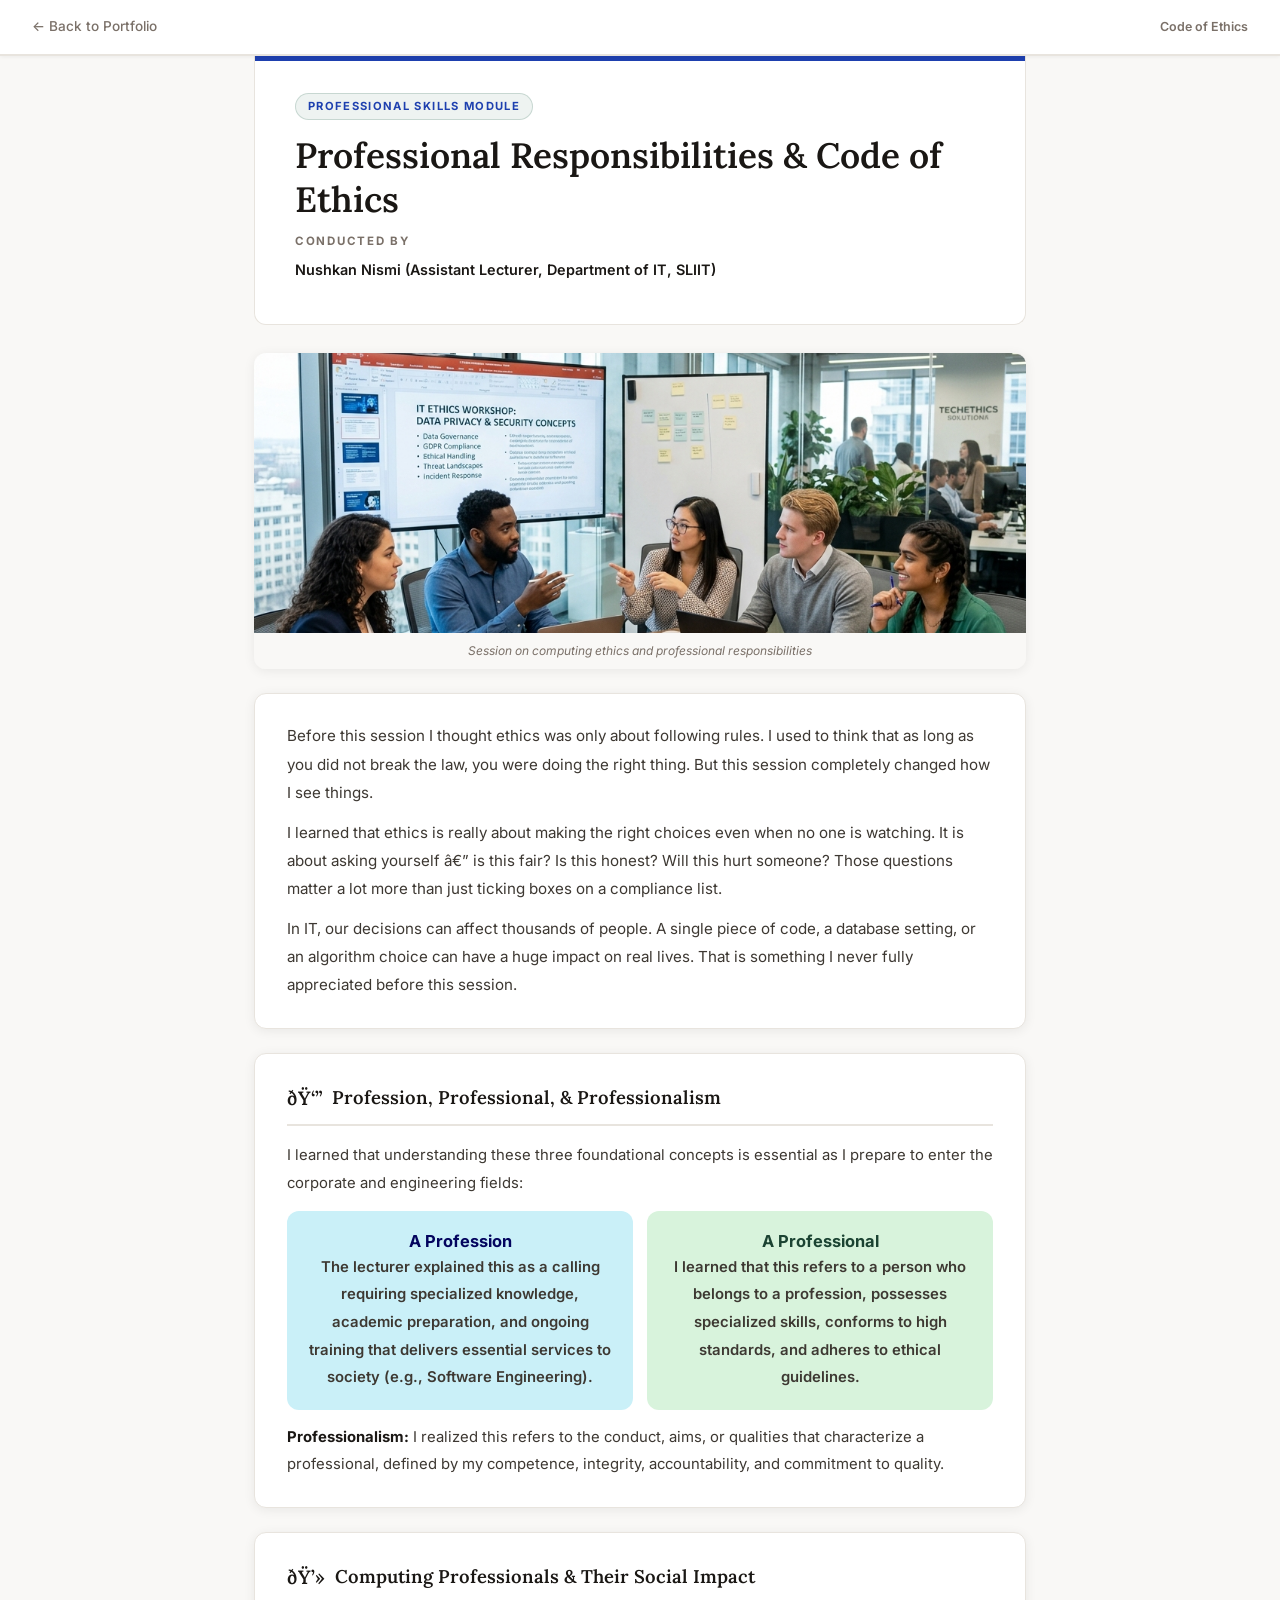
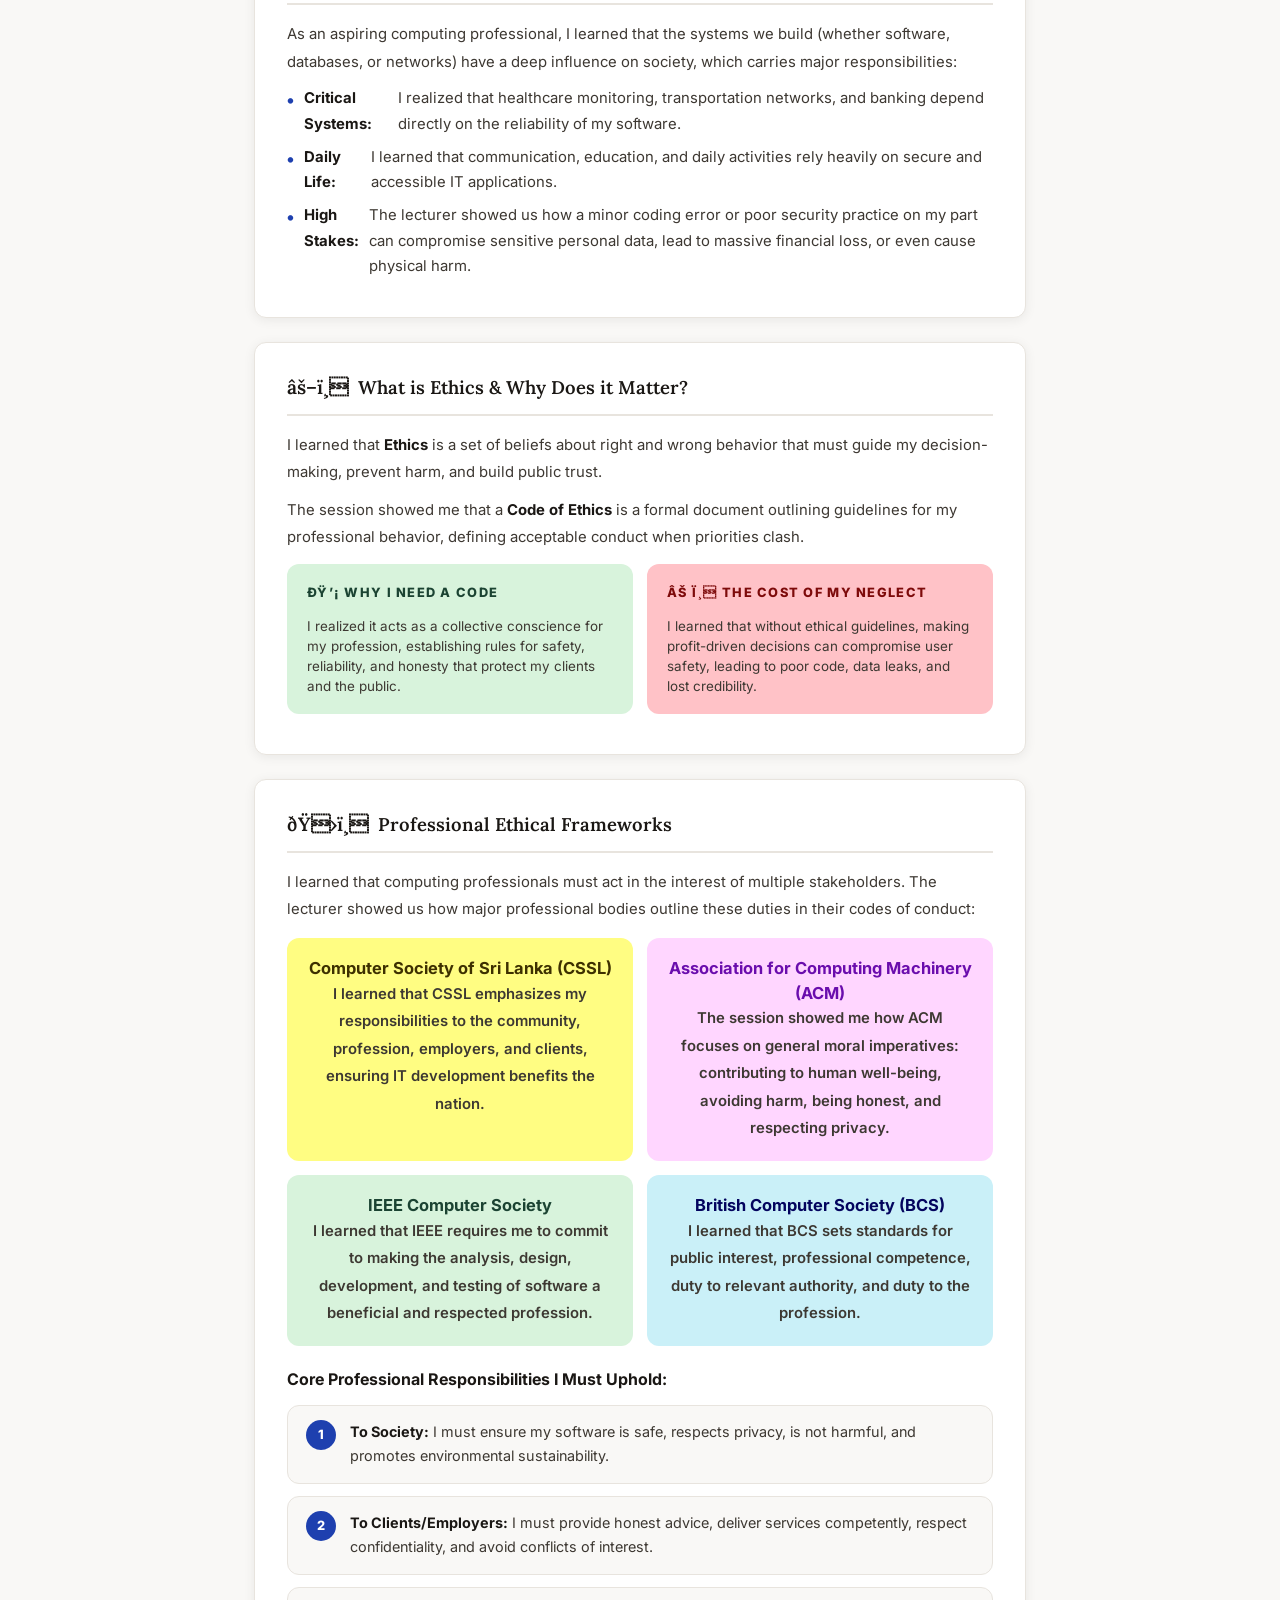
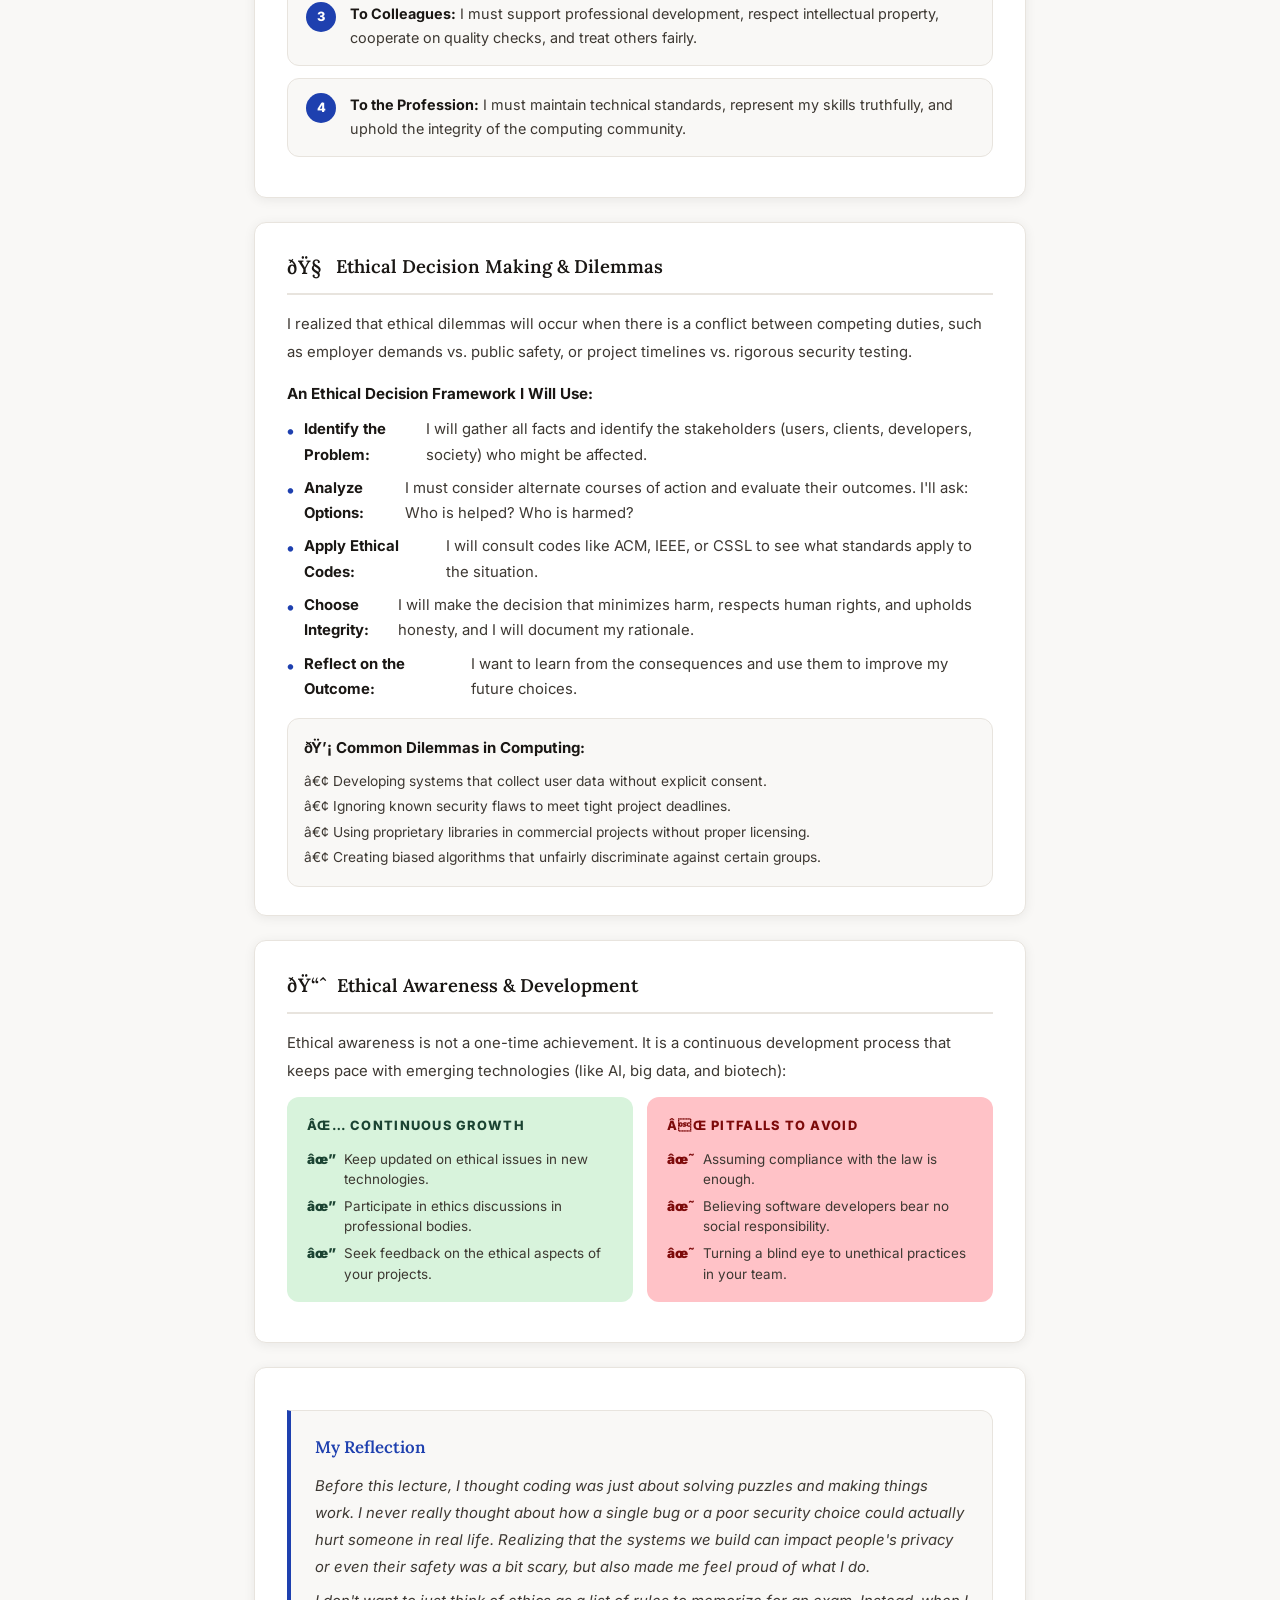
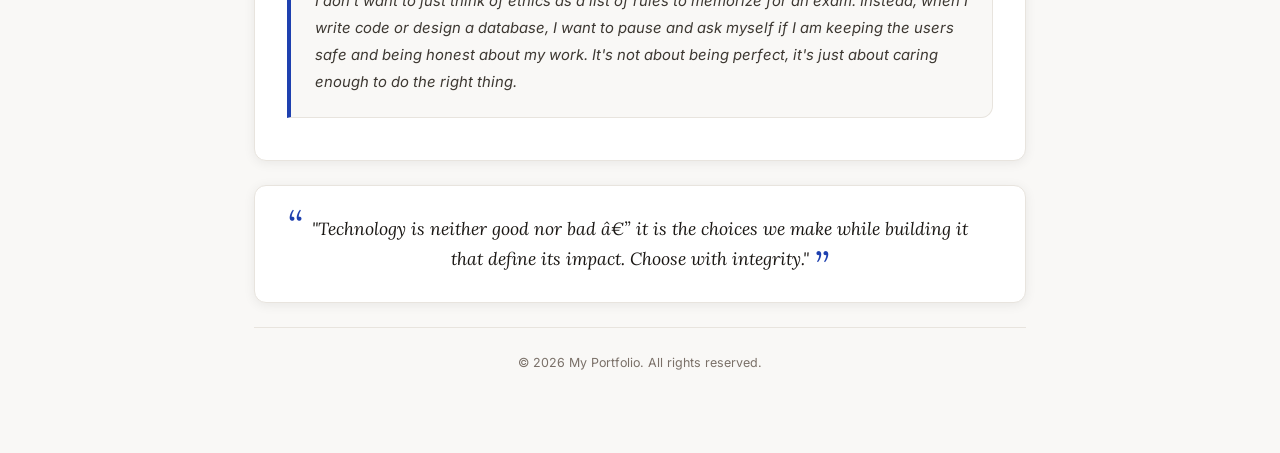
==== code-of-ethics.html @ e5df1a09 "Initial commit of premium portfolio with theme switcher and profile picture fix" ====
﻿<!DOCTYPE html>
<html lang="en">
<head>
  <meta charset="UTF-8" />
  <meta name="viewport" content="width=device-width, initial-scale=1.0" />
  <meta name="description" content="Professional e-Portfolio entry on IT Ethics and Professionalism. Reviewing ACM, IEEE, CSSL, and BCS codes of conduct, ethical dilemmas, and decision frameworks." />
  <title>Professional Responsibilities & Code of Ethics | Portfolio</title>
  <link rel="stylesheet" href="style.css" />
  <link rel="stylesheet" href="portfolio-style.css" />
  <style>
    :root {
      --header-accent: #1e40af;
    }
  </style>
</head>
<body>

  <!-- TOP BAR -->
  <div class="p-topbar">
    <a href="index.html#portfolio" class="p-back-btn">&#8592; Back to Portfolio</a>
    <span class="p-breadcrumb">Code of Ethics</span>
  </div>

  <!-- PAGE WRAPPER -->
  <div class="p-page">

    <!-- HEADER -->
    <div class="p-header">
      <span class="p-subject-tag">Professional Skills Module</span>
      <h1 class="p-title">Professional Responsibilities & Code of Ethics</h1>
      <p class="p-conducted-label">CONDUCTED BY</p>
      <p style="font-weight: 600; color: var(--text-dark); font-size: 0.9rem; margin-top: -10px; margin-bottom: 10px;">Nushkan Nismi (Assistant Lecturer, Department of IT, SLIIT)</p>
    </div>

    <!-- SESSION PHOTO -->
    <div class="p-session-photo">
      <img src="images/ethics_session.png" alt="Professional Responsibilities & Code of Ethics Session" />
      <p class="p-photo-caption">Session on computing ethics and professional responsibilities</p>
    </div>

    <!-- INTRO -->
    <div class="p-intro">
      <p>
        Before this session I thought ethics was only about following rules. I used to think that
        as long as you did not break the law, you were doing the right thing. But this session
        completely changed how I see things.
      </p>
      <p>
        I learned that ethics is really about making the right choices even when no one is
        watching. It is about asking yourself â€” is this fair? Is this honest? Will this hurt
        someone? Those questions matter a lot more than just ticking boxes on a compliance list.
      </p>
      <p>
        In IT, our decisions can affect thousands of people. A single piece of code, a database
        setting, or an algorithm choice can have a huge impact on real lives. That is something
        I never fully appreciated before this session.
      </p>
    </div>

    
    <!-- SECTION: Profession & Professionalism -->
    <div class="p-section">
      <h2 class="p-section-title"><span class="s-icon">ðŸ‘”</span>Profession, Professional, & Professionalism</h2>
      <p>I learned that understanding these three foundational concepts is essential as I prepare to enter the corporate and engineering fields:</p>
      <div class="p-boxes-grid">
        <div class="p-box blue">
          <h3>A Profession</h3>
          <p>The lecturer explained this as a calling requiring specialized knowledge, academic preparation, and ongoing training that delivers essential services to society (e.g., Software Engineering).</p>
        </div>
        <div class="p-box green">
          <h3>A Professional</h3>
          <p>I learned that this refers to a person who belongs to a profession, possesses specialized skills, conforms to high standards, and adheres to ethical guidelines.</p>
        </div>
      </div>
      <p style="margin-top:14px;"><strong>Professionalism:</strong> I realized this refers to the conduct, aims, or qualities that characterize a professional, defined by my competence, integrity, accountability, and commitment to quality.</p>
    </div>

    <!-- SECTION: Computing Professionals & Impact -->
    <div class="p-section">
      <h2 class="p-section-title"><span class="s-icon">ðŸ’»</span>Computing Professionals & Their Social Impact</h2>
      <p>As an aspiring computing professional, I learned that the systems we build (whether software, databases, or networks) have a deep influence on society, which carries major responsibilities:</p>
      <ul class="p-list">
        <li><strong>Critical Systems:</strong> I realized that healthcare monitoring, transportation networks, and banking depend directly on the reliability of my software.</li>
        <li><strong>Daily Life:</strong> I learned that communication, education, and daily activities rely heavily on secure and accessible IT applications.</li>
        <li><strong>High Stakes:</strong> The lecturer showed us how a minor coding error or poor security practice on my part can compromise sensitive personal data, lead to massive financial loss, or even cause physical harm.</li>
      </ul>
    </div>

    <!-- SECTION: Ethics & Code of Ethics -->
    <div class="p-section">
      <h2 class="p-section-title"><span class="s-icon">âš–ï¸</span>What is Ethics & Why Does it Matter?</h2>
      <p>I learned that <strong>Ethics</strong> is a set of beliefs about right and wrong behavior that must guide my decision-making, prevent harm, and build public trust.</p>
      <p>The session showed me that a <strong>Code of Ethics</strong> is a formal document outlining guidelines for my professional behavior, defining acceptable conduct when priorities clash.</p>
      <div class="p-do-dont">
        <div class="p-do">
          <h3 class="p-do-title">ðŸ’¡ Why I Need a Code</h3>
          <p style="font-size: 0.84rem; color: var(--text-body); line-height: 1.5;">I realized it acts as a collective conscience for my profession, establishing rules for safety, reliability, and honesty that protect my clients and the public.</p>
        </div>
        <div class="p-dont">
          <h3 class="p-dont-title">âš ï¸ The Cost of My Neglect</h3>
          <p style="font-size: 0.84rem; color: var(--text-body); line-height: 1.5;">I learned that without ethical guidelines, making profit-driven decisions can compromise user safety, leading to poor code, data leaks, and lost credibility.</p>
        </div>
      </div>
    </div>

    <!-- SECTION: Professional Responsibilities & Bodies -->
    <div class="p-section">
      <h2 class="p-section-title"><span class="s-icon">ðŸ›ï¸</span>Professional Ethical Frameworks</h2>
      <p>I learned that computing professionals must act in the interest of multiple stakeholders. The lecturer showed us how major professional bodies outline these duties in their codes of conduct:</p>
      
      <div class="p-boxes-grid">
        <div class="p-box yellow">
          <h3>Computer Society of Sri Lanka (CSSL)</h3>
          <p>I learned that CSSL emphasizes my responsibilities to the community, profession, employers, and clients, ensuring IT development benefits the nation.</p>
        </div>
        <div class="p-box pink">
          <h3>Association for Computing Machinery (ACM)</h3>
          <p>The session showed me how ACM focuses on general moral imperatives: contributing to human well-being, avoiding harm, being honest, and respecting privacy.</p>
        </div>
        <div class="p-box green">
          <h3>IEEE Computer Society</h3>
          <p>I learned that IEEE requires me to commit to making the analysis, design, development, and testing of software a beneficial and respected profession.</p>
        </div>
        <div class="p-box blue">
          <h3>British Computer Society (BCS)</h3>
          <p>I learned that BCS sets standards for public interest, professional competence, duty to relevant authority, and duty to the profession.</p>
        </div>
      </div>
      
      <h3 style="margin-top:20px; margin-bottom:10px; font-size:1rem; color:var(--text-dark);">Core Professional Responsibilities I Must Uphold:</h3>
      <ol class="p-steps">
        <li class="p-step">
          <span class="p-step-num">1</span>
          <div class="p-step-text"><strong>To Society:</strong> I must ensure my software is safe, respects privacy, is not harmful, and promotes environmental sustainability.</div>
        </li>
        <li class="p-step">
          <span class="p-step-num">2</span>
          <div class="p-step-text"><strong>To Clients/Employers:</strong> I must provide honest advice, deliver services competently, respect confidentiality, and avoid conflicts of interest.</div>
        </li>
        <li class="p-step">
          <span class="p-step-num">3</span>
          <div class="p-step-text"><strong>To Colleagues:</strong> I must support professional development, respect intellectual property, cooperate on quality checks, and treat others fairly.</div>
        </li>
        <li class="p-step">
          <span class="p-step-num">4</span>
          <div class="p-step-text"><strong>To the Profession:</strong> I must maintain technical standards, represent my skills truthfully, and uphold the integrity of the computing community.</div>
        </li>
      </ol>
    </div>

    <!-- SECTION: Ethical Decision Making & Dilemmas -->
    <div class="p-section">
      <h2 class="p-section-title"><span class="s-icon">ðŸ§ </span>Ethical Decision Making & Dilemmas</h2>
      <p>I realized that ethical dilemmas will occur when there is a conflict between competing duties, such as employer demands vs. public safety, or project timelines vs. rigorous security testing.</p>
      
      <h3 style="margin-top:15px; margin-bottom:8px; font-size:0.95rem; color:var(--text-dark);">An Ethical Decision Framework I Will Use:</h3>
      <ul class="p-list">
        <li><strong>Identify the Problem:</strong> I will gather all facts and identify the stakeholders (users, clients, developers, society) who might be affected.</li>
        <li><strong>Analyze Options:</strong> I must consider alternate courses of action and evaluate their outcomes. I'll ask: Who is helped? Who is harmed?</li>
        <li><strong>Apply Ethical Codes:</strong> I will consult codes like ACM, IEEE, or CSSL to see what standards apply to the situation.</li>
        <li><strong>Choose Integrity:</strong> I will make the decision that minimizes harm, respects human rights, and upholds honesty, and I will document my rationale.</li>
        <li><strong>Reflect on the Outcome:</strong> I want to learn from the consequences and use them to improve my future choices.</li>
      </ul>
      
      <div style="background:var(--off-white); border-radius:var(--radius); padding:16px; margin-top:16px; border:1px solid var(--border);">
        <strong style="color:var(--text-dark); display:block; margin-bottom:8px;">ðŸ’¡ Common Dilemmas in Computing:</strong>
        <p style="font-size:0.86rem; margin-bottom:0;">â€¢ Developing systems that collect user data without explicit consent.<br>â€¢ Ignoring known security flaws to meet tight project deadlines.<br>â€¢ Using proprietary libraries in commercial projects without proper licensing.<br>â€¢ Creating biased algorithms that unfairly discriminate against certain groups.</p>
      </div>
    </div>

    <!-- SECTION: Awareness & Development -->
    <div class="p-section">
      <h2 class="p-section-title"><span class="s-icon">ðŸ“ˆ</span>Ethical Awareness & Development</h2>
      <p>Ethical awareness is not a one-time achievement. It is a continuous development process that keeps pace with emerging technologies (like AI, big data, and biotech):</p>
      <div class="p-do-dont">
        <div class="p-do">
          <h3 class="p-do-title">âœ… Continuous Growth</h3>
          <div class="p-do-item"><span class="p-do-check">âœ”</span> Keep updated on ethical issues in new technologies.</div>
          <div class="p-do-item"><span class="p-do-check">âœ”</span> Participate in ethics discussions in professional bodies.</div>
          <div class="p-do-item"><span class="p-do-check">âœ”</span> Seek feedback on the ethical aspects of your projects.</div>
        </div>
        <div class="p-dont">
          <h3 class="p-dont-title">âŒ Pitfalls to Avoid</h3>
          <div class="p-dont-item"><span class="p-dont-x">âœ˜</span> Assuming compliance with the law is enough.</div>
          <div class="p-dont-item"><span class="p-dont-x">âœ˜</span> Believing software developers bear no social responsibility.</div>
          <div class="p-dont-item"><span class="p-dont-x">âœ˜</span> Turning a blind eye to unethical practices in your team.</div>
        </div>
      </div>
    </div>


    <!-- SECTION: My Reflection -->
    <div class="p-section">
      <div class="p-reflection">
        <h2 class="p-reflection-title">My Reflection</h2>
        <p>Before this lecture, I thought coding was just about solving puzzles and making things work. I never really thought about how a single bug or a poor security choice could actually hurt someone in real life. Realizing that the systems we build can impact people's privacy or even their safety was a bit scary, but also made me feel proud of what I do.</p>
        <p>I don't want to just think of ethics as a list of rules to memorize for an exam. Instead, when I write code or design a database, I want to pause and ask myself if I am keeping the users safe and being honest about my work. It's not about being perfect, it's just about caring enough to do the right thing.</p>
      </div>
    </div>

    <!-- TAKEAWAY / QUOTE -->
    <div class="p-takeaway">
      <blockquote class="p-quote">
        "Technology is neither good nor bad â€” it is the choices we make while building it
        that define its impact. Choose with integrity."
      </blockquote>
    </div>

    <!-- FOOTER -->
    <div class="p-footer">
      <p>&copy; 2026 My Portfolio. All rights reserved.</p>
    </div>

  </div><!-- end .p-page -->

  </body>
</html>
---- style.css ----
/* ================================================
   R.N.T Jayawardana Portfolio - Style Sheet
   Dark Premium Theme
   ================================================ */

/* ===== CSS VARIABLES ===== */
:root {
  --bg-primary: #080808;
  --bg-secondary: #0e0e0e;
  --bg-tertiary: #141414;
  --bg-card: #111111;
  --bg-card-hover: #161616;

  --text-primary: #f2f2f2;
  --text-secondary: #9a9a9a;
  --text-muted: #555555;

  --accent-gold: #c9a84c;
  --accent-gold-light: #e8c96e;
  --accent-gold-dim: rgba(201, 168, 76, 0.15);
  --accent-silver: #b0b0b0;
  --accent-white: #ffffff;

  --border-subtle: rgba(255, 255, 255, 0.06);
  --border-accent: rgba(201, 168, 76, 0.3);

  --gradient-gold: linear-gradient(135deg, #c9a84c, #e8c96e);
  --gradient-dark: linear-gradient(180deg, #080808 0%, #0e0e0e 100%);

  --shadow-card: 0 4px 40px rgba(0, 0, 0, 0.6);
  --shadow-glow: 0 0 30px rgba(201, 168, 76, 0.12);

  --radius-sm: 8px;
  --radius-md: 14px;
  --radius-lg: 20px;
  --radius-xl: 30px;

  --font-main: 'Inter', sans-serif;
  --font-display: 'Space Grotesk', sans-serif;

  --transition: 0.3s cubic-bezier(0.4, 0, 0.2, 1);
  --transition-slow: 0.6s cubic-bezier(0.4, 0, 0.2, 1);

  --nav-height: 70px;
}

/* ===== LIGHT THEME VARIABLES ===== */
body.light-theme {
  --bg-primary: #f8f9fa;
  --bg-secondary: #f1f3f5;
  --bg-tertiary: #e9ecef;
  --bg-card: #ffffff;
  --bg-card-hover: #f1f3f5;

  --text-primary: #121214;
  --text-secondary: #495057;
  --text-muted: #868e96;

  --accent-gold: #af8e34;
  --accent-gold-light: #c9a84c;
  --accent-gold-dim: rgba(175, 142, 52, 0.1);
  --accent-silver: #495057;
  --accent-white: #121214;

  --border-subtle: rgba(0, 0, 0, 0.08);
  --border-accent: rgba(175, 142, 52, 0.3);

  --gradient-gold: linear-gradient(135deg, #af8e34, #c9a84c);
  --gradient-dark: linear-gradient(180deg, #f8f9fa 0%, #f1f3f5 100%);

  --shadow-card: 0 4px 30px rgba(0, 0, 0, 0.05);
  --shadow-glow: 0 0 30px rgba(175, 142, 52, 0.06);
}

body.light-theme .grid-overlay {
  background-image:
    linear-gradient(rgba(0, 0, 0, 0.02) 1px, transparent 1px),
    linear-gradient(90deg, rgba(0, 0, 0, 0.02) 1px, transparent 1px);
}

/* ===== RESET & BASE ===== */
*, *::before, *::after {
  box-sizing: border-box;
  margin: 0;
  padding: 0;
}

html {
  scroll-behavior: smooth;
  font-size: 16px;
}

body {
  font-family: var(--font-main);
  background-color: var(--bg-primary);
  color: var(--text-primary);
  line-height: 1.6;
  overflow-x: hidden;
  cursor: none;
}

img {
  max-width: 100%;
  display: block;
}

a {
  text-decoration: none;
  color: inherit;
}

ul {
  list-style: none;
}

/* ===== SCROLLBAR ===== */
::-webkit-scrollbar {
  width: 6px;
}
::-webkit-scrollbar-track {
  background: var(--bg-primary);
}
::-webkit-scrollbar-thumb {
  background: var(--accent-gold);
  border-radius: 3px;
}

/* ===== CUSTOM CURSOR ===== */
.cursor {
  width: 10px;
  height: 10px;
  background: var(--accent-gold);
  border-radius: 50%;
  position: fixed;
  top: 0; left: 0;
  pointer-events: none;
  z-index: 9999;
  transition: transform 0.1s ease, opacity 0.2s ease;
  mix-blend-mode: normal;
}
.cursor-follower {
  width: 36px;
  height: 36px;
  border: 1.5px solid rgba(201, 168, 76, 0.4);
  border-radius: 50%;
  position: fixed;
  top: 0; left: 0;
  pointer-events: none;
  z-index: 9998;
  transition: transform 0.15s ease, opacity 0.2s ease;
}
body:hover .cursor,
body:hover .cursor-follower {
  opacity: 1;
}

/* ===== LOADER ===== */
.loader {
  position: fixed;
  inset: 0;
  background: var(--bg-primary);
  z-index: 10000;
  display: flex;
  align-items: center;
  justify-content: center;
  transition: opacity 0.6s ease, visibility 0.6s ease;
}
.loader.hidden {
  opacity: 0;
  visibility: hidden;
}
.loader-content {
  text-align: center;
}
.loader-logo {
  font-family: var(--font-display);
  font-size: 3rem;
  font-weight: 700;
  background: var(--gradient-gold);
  -webkit-background-clip: text;
  -webkit-text-fill-color: transparent;
  background-clip: text;
  margin-bottom: 24px;
  letter-spacing: 0.1em;
}
.loader-bar {
  width: 200px;
  height: 2px;
  background: rgba(255,255,255,0.08);
  border-radius: 1px;
  margin: 0 auto 16px;
  overflow: hidden;
}
.loader-fill {
  height: 100%;
  background: var(--gradient-gold);
  border-radius: 1px;
  width: 0%;
  animation: loadFill 1.8s ease forwards;
}
@keyframes loadFill {
  to { width: 100%; }
}
.loader-text {
  color: var(--text-muted);
  font-size: 0.8rem;
  letter-spacing: 0.15em;
  text-transform: uppercase;
}

/* ===== NAVIGATION ===== */
.navbar {
  position: fixed;
  top: 0; left: 0; right: 0;
  z-index: 1000;
  height: var(--nav-height);
  transition: background var(--transition), backdrop-filter var(--transition), border-bottom var(--transition);
}
.navbar.scrolled {
  background: rgba(8, 8, 8, 0.92);
  backdrop-filter: blur(20px);
  -webkit-backdrop-filter: blur(20px);
  border-bottom: 1px solid var(--border-subtle);
}
.nav-container {
  max-width: 1200px;
  margin: 0 auto;
  padding: 0 2rem;
  height: 100%;
  display: flex;
  align-items: center;
  justify-content: space-between;
}
.nav-logo {
  font-family: var(--font-display);
  font-size: 1.3rem;
  font-weight: 700;
  color: var(--text-primary);
  letter-spacing: 0.05em;
}
.logo-bracket {
  color: var(--accent-gold);
}
.nav-links {
  display: flex;
  align-items: center;
  gap: 2.5rem;
  margin-left: auto;
}
.nav-link {
  font-size: 0.85rem;
  font-weight: 500;
  color: var(--text-secondary);
  letter-spacing: 0.05em;
  text-transform: uppercase;
  position: relative;
  transition: color var(--transition);
}
.nav-link::after {
  content: '';
  position: absolute;
  bottom: -4px;
  left: 0;
  width: 0;
  height: 1.5px;
  background: var(--accent-gold);
  transition: width var(--transition);
}
.nav-link:hover,
.nav-link.active {
  color: var(--accent-gold);
}
.nav-link:hover::after,
.nav-link.active::after {
  width: 100%;
}
.hamburger {
  display: none;
  flex-direction: column;
  gap: 5px;
  background: none;
  border: none;
  cursor: none;
  padding: 4px;
}
.hamburger span {
  display: block;
  width: 24px;
  height: 1.5px;
  background: var(--text-primary);
  transition: var(--transition);
}
.hamburger.active span:nth-child(1) {
  transform: translateY(6.5px) rotate(45deg);
}
.hamburger.active span:nth-child(2) {
  opacity: 0;
}
.hamburger.active span:nth-child(3) {
  transform: translateY(-6.5px) rotate(-45deg);
}

/* ===== THEME TOGGLE BUTTON ===== */
.theme-toggle {
  background: none;
  border: 1px solid var(--border-subtle);
  cursor: none;
  color: var(--text-primary);
  width: 40px;
  height: 40px;
  border-radius: 50%;
  display: flex;
  align-items: center;
  justify-content: center;
  transition: background var(--transition), color var(--transition), border-color var(--transition);
  margin-left: auto;
  margin-right: 1.5rem;
  position: relative;
  z-index: 1001;
}
.theme-toggle:hover {
  background: var(--bg-secondary);
  color: var(--accent-gold);
  border-color: var(--border-accent);
}
.theme-toggle svg {
  position: absolute;
  transition: transform 0.5s cubic-bezier(0.4, 0, 0.2, 1), opacity 0.5s ease;
}
body:not(.light-theme) .sun-icon {
  opacity: 0;
  transform: rotate(90deg) scale(0);
}
body:not(.light-theme) .moon-icon {
  opacity: 1;
  transform: rotate(0) scale(1);
}
body.light-theme .sun-icon {
  opacity: 1;
  transform: rotate(0) scale(1);
}
body.light-theme .moon-icon {
  opacity: 0;
  transform: rotate(-90deg) scale(0);
}

@media (max-width: 768px) {
  .theme-toggle {
    margin-right: 1rem;
  }
}

/* ===== HERO SECTION ===== */
.hero {
  min-height: 100vh;
  display: flex;
  align-items: center;
  position: relative;
  overflow: hidden;
  padding: var(--nav-height) 2rem 0;
}
.hero-bg {
  position: absolute;
  inset: 0;
  z-index: 0;
}
.grid-overlay {
  position: absolute;
  inset: 0;
  background-image:
    linear-gradient(rgba(255,255,255,0.025) 1px, transparent 1px),
    linear-gradient(90deg, rgba(255,255,255,0.025) 1px, transparent 1px);
  background-size: 60px 60px;
  mask-image: radial-gradient(ellipse at center, black 20%, transparent 80%);
}
.particle-field {
  position: absolute;
  inset: 0;
}

/* Radial glow */
.hero::before {
  content: '';
  position: absolute;
  top: 20%;
  left: -10%;
  width: 600px;
  height: 600px;
  background: radial-gradient(circle, rgba(201,168,76,0.06) 0%, transparent 70%);
  pointer-events: none;
  z-index: 0;
}
.hero::after {
  content: '';
  position: absolute;
  top: 30%;
  right: -5%;
  width: 500px;
  height: 500px;
  background: radial-gradient(circle, rgba(201,168,76,0.04) 0%, transparent 70%);
  pointer-events: none;
  z-index: 0;
}

.hero-content {
  position: relative;
  z-index: 1;
  max-width: 600px;
  flex: 1;
}
.hero-badge {
  display: inline-flex;
  align-items: center;
  gap: 8px;
  background: rgba(201,168,76,0.08);
  border: 1px solid rgba(201,168,76,0.2);
  border-radius: 100px;
  padding: 6px 16px;
  font-size: 0.78rem;
  font-weight: 500;
  color: var(--accent-gold);
  letter-spacing: 0.05em;
  margin-bottom: 2rem;
  animation: fadeInUp 0.6s ease both;
}
.badge-dot {
  width: 7px;
  height: 7px;
  border-radius: 50%;
  background: var(--accent-gold);
  animation: pulse 2s infinite;
}
@keyframes pulse {
  0%, 100% { opacity: 1; transform: scale(1); }
  50% { opacity: 0.5; transform: scale(0.8); }
}

.hero-title {
  animation: fadeInUp 0.7s ease 0.1s both;
}
.hero-greeting {
  display: block;
  font-size: 1.1rem;
  font-weight: 400;
  color: var(--text-secondary);
  margin-bottom: 0.5rem;
  letter-spacing: 0.08em;
  text-transform: uppercase;
}
.hero-name {
  display: block;
  font-family: var(--font-display);
  font-size: clamp(2.2rem, 5vw, 3.8rem);
  font-weight: 800;
  line-height: 1.1;
  background: linear-gradient(135deg, #f2f2f2 30%, var(--accent-gold) 70%, var(--accent-gold-light) 100%);
  -webkit-background-clip: text;
  -webkit-text-fill-color: transparent;
  background-clip: text;
  margin-bottom: 0.6rem;
}
.hero-role {
  display: flex;
  align-items: center;
  gap: 0.5rem;
  font-size: clamp(1rem, 2.5vw, 1.4rem);
  font-weight: 300;
  color: var(--text-secondary);
  margin-top: 0.5rem;
}
.role-prefix {
  color: var(--text-muted);
}
.typed-text {
  color: var(--accent-gold);
  font-weight: 500;
  min-width: 200px;
}
.cursor-blink {
  color: var(--accent-gold);
  animation: blink 1s infinite;
}
@keyframes blink {
  0%, 100% { opacity: 1; }
  50% { opacity: 0; }
}

.hero-description {
  margin-top: 1.5rem;
  font-size: 1rem;
  color: var(--text-secondary);
  line-height: 1.8;
  max-width: 540px;
  animation: fadeInUp 0.7s ease 0.2s both;
}
.highlight {
  color: var(--accent-gold-light);
  font-weight: 500;
}

.hero-cta {
  display: flex;
  gap: 1rem;
  margin-top: 2rem;
  flex-wrap: wrap;
  animation: fadeInUp 0.7s ease 0.3s both;
}

/* Buttons */
.btn {
  display: inline-flex;
  align-items: center;
  gap: 8px;
  padding: 12px 28px;
  border-radius: var(--radius-sm);
  font-size: 0.9rem;
  font-weight: 600;
  letter-spacing: 0.03em;
  cursor: none;
  transition: var(--transition);
  border: none;
  position: relative;
  overflow: hidden;
}
.btn::before {
  content: '';
  position: absolute;
  inset: 0;
  background: rgba(255,255,255,0.08);
  opacity: 0;
  transition: opacity var(--transition);
}
.btn:hover::before {
  opacity: 1;
}
.btn-primary {
  background: var(--gradient-gold);
  color: #000;
}
.btn-primary:hover {
  transform: translateY(-2px);
  box-shadow: 0 8px 30px rgba(201,168,76,0.3);
}
.btn-secondary {
  background: transparent;
  color: var(--text-primary);
  border: 1px solid var(--border-subtle);
}
.btn-secondary:hover {
  border-color: var(--accent-gold);
  color: var(--accent-gold);
  transform: translateY(-2px);
}

.hero-stats {
  display: flex;
  align-items: center;
  gap: 2rem;
  margin-top: 3rem;
  animation: fadeInUp 0.7s ease 0.4s both;
}
.stat-item {
  display: flex;
  flex-direction: column;
}
.stat-number {
  font-family: var(--font-display);
  font-size: 2.2rem;
  font-weight: 700;
  color: var(--accent-gold);
  line-height: 1;
}
.stat-label {
  font-size: 0.75rem;
  color: var(--text-muted);
  text-transform: uppercase;
  letter-spacing: 0.08em;
  margin-top: 4px;
}
.stat-divider {
  width: 1px;
  height: 36px;
  background: var(--border-subtle);
}

/* Hero Image */
.hero-image-wrapper {
  position: relative;
  z-index: 1;
  flex-shrink: 0;
  animation: fadeInRight 0.8s ease 0.4s both;
}
.hero-image-frame {
  position: relative;
  width: 380px;
  height: 380px;
}
.frame-ring {
  position: absolute;
  border-radius: 50%;
  border: 1px solid;
  animation: rotateSlow linear infinite;
}
.ring-1 {
  inset: -16px;
  border-color: rgba(201,168,76,0.15);
  animation-duration: 20s;
}
.ring-2 {
  inset: -32px;
  border-color: rgba(201,168,76,0.08);
  animation-duration: 35s;
  animation-direction: reverse;
}
.ring-3 {
  inset: -50px;
  border-color: rgba(201,168,76,0.04);
  animation-duration: 50s;
}
@keyframes rotateSlow {
  from { transform: rotate(0deg); }
  to { transform: rotate(360deg); }
}
.hero-image-container {
  width: 100%;
  height: 100%;
  border-radius: 50%;
  overflow: hidden;
  border: 2px solid rgba(201,168,76,0.25);
  background: var(--bg-secondary);
  position: relative;
  z-index: 1;
}
.hero-image {
  width: 100%;
  height: 100%;
  object-fit: cover;
  object-position: center;
}

.tech-badge {
  position: absolute;
  background: rgba(14,14,14,0.9);
  border: 1px solid var(--border-accent);
  border-radius: 30px;
  padding: 6px 14px;
  font-size: 0.72rem;
  font-weight: 600;
  color: var(--accent-gold);
  letter-spacing: 0.05em;
  backdrop-filter: blur(10px);
  z-index: 2;
  animation: float 4s ease-in-out infinite;
}
.badge-mern { top: 5%; right: -8%; animation-delay: 0s; }
.badge-net { bottom: 25%; right: -14%; animation-delay: 1.3s; }
.badge-cloud { bottom: 5%; left: -4%; animation-delay: 2.6s; }
@keyframes float {
  0%, 100% { transform: translateY(0); }
  50% { transform: translateY(-10px); }
}

.scroll-indicator {
  position: absolute;
  bottom: 2.5rem;
  left: 50%;
  transform: translateX(-50%);
  z-index: 1;
  display: flex;
  flex-direction: column;
  align-items: center;
  gap: 8px;
  color: var(--text-muted);
  font-size: 0.7rem;
  letter-spacing: 0.15em;
  text-transform: uppercase;
  animation: fadeIn 1s ease 1.5s both;
}
.scroll-line {
  width: 1px;
  height: 50px;
  background: linear-gradient(to bottom, var(--accent-gold), transparent);
  animation: scrollDown 2s ease infinite;
}
@keyframes scrollDown {
  0% { opacity: 0; transform: scaleY(0); transform-origin: top; }
  50% { opacity: 1; }
  100% { opacity: 0; transform: scaleY(1); transform-origin: top; }
}

/* ===== SECTIONS ===== */
.section {
  padding: 100px 0;
}
.container {
  max-width: 1200px;
  margin: 0 auto;
  padding: 0 2rem;
}
.section-header {
  text-align: center;
  margin-bottom: 60px;
}
.section-tag {
  font-size: 0.75rem;
  font-weight: 600;
  letter-spacing: 0.2em;
  text-transform: uppercase;
  color: var(--accent-gold);
  display: block;
  margin-bottom: 12px;
}
.section-title {
  font-family: var(--font-display);
  font-size: clamp(2rem, 4vw, 3rem);
  font-weight: 700;
  color: var(--text-primary);
  margin-bottom: 16px;
}
.section-subtitle {
  color: var(--text-secondary);
  font-size: 1rem;
  max-width: 600px;
  margin: 0 auto 16px;
}
.section-line {
  width: 60px;
  height: 2px;
  background: var(--gradient-gold);
  margin: 0 auto;
}

/* ===== ABOUT ===== */
.about-section {
  background: var(--bg-secondary);
  position: relative;
}
.about-section::before {
  content: '';
  position: absolute;
  top: 0; left: 0; right: 0;
  height: 1px;
  background: var(--border-subtle);
}

.about-grid {
  display: grid;
  grid-template-columns: 1fr 1.4fr;
  gap: 80px;
  align-items: center;
}
.about-image-wrapper {
  position: relative;
  max-width: 340px;
}
.about-image {
  width: 100%;
  border-radius: var(--radius-lg);
  border: 1px solid var(--border-subtle);
  filter: grayscale(20%);
  transition: filter var(--transition);
}
.about-image:hover {
  filter: grayscale(0%);
}
.about-image-border {
  position: absolute;
  inset: 12px 0 0 12px;
  border: 1.5px solid var(--accent-gold);
  border-radius: var(--radius-lg);
  z-index: -1;
  opacity: 0.3;
}
.experience-card {
  position: absolute;
  bottom: -16px;
  right: -16px;
  background: var(--accent-gold);
  border-radius: var(--radius-sm);
  padding: 14px 20px;
  text-align: center;
}
.exp-number {
  display: block;
  font-family: var(--font-display);
  font-size: 1.4rem;
  font-weight: 800;
  color: #000;
  line-height: 1;
}
.exp-label {
  font-size: 0.7rem;
  font-weight: 600;
  color: rgba(0,0,0,0.7);
  text-transform: uppercase;
  letter-spacing: 0.08em;
}

.about-subtitle {
  font-family: var(--font-display);
  font-size: 1.5rem;
  font-weight: 700;
  margin-bottom: 1.2rem;
  color: var(--text-primary);
}
.about-text {
  color: var(--text-secondary);
  margin-bottom: 1.2rem;
  line-height: 1.8;
}
.about-text strong {
  color: var(--accent-gold-light);
  font-weight: 600;
}
.about-tags {
  display: flex;
  flex-wrap: wrap;
  gap: 8px;
  margin-bottom: 2rem;
}
.tag {
  background: rgba(201,168,76,0.08);
  border: 1px solid rgba(201,168,76,0.2);
  color: var(--accent-gold);
  padding: 4px 12px;
  border-radius: 100px;
  font-size: 0.8rem;
  font-weight: 500;
}
.about-info-grid {
  display: grid;
  grid-template-columns: 1fr 1fr;
  gap: 16px;
}
.info-item {
  display: flex;
  flex-direction: column;
  gap: 2px;
}
.info-label {
  font-size: 0.72rem;
  color: var(--text-muted);
  text-transform: uppercase;
  letter-spacing: 0.1em;
}
.info-value {
  font-size: 0.9rem;
  color: var(--text-primary);
  font-weight: 500;
}
.status-open {
  color: #6dcd80 !important;
}
.status-open::before {
  content: '● ';
  font-size: 0.6rem;
}

/* ===== SKILLS ===== */
.skills-section {
  background: var(--bg-primary);
}
.skills-grid {
  display: grid;
  grid-template-columns: repeat(2, 1fr);
  gap: 24px;
  margin-bottom: 60px;
}
.skill-category {
  background: var(--bg-card);
  border: 1px solid var(--border-subtle);
  border-radius: var(--radius-md);
  padding: 28px;
  transition: var(--transition);
  opacity: 0;
  transform: translateY(20px);
}
.skill-category.animate-in {
  opacity: 1;
  transform: translateY(0);
  transition: opacity 0.6s ease, transform 0.6s ease;
}
.skill-category:hover {
  border-color: var(--border-accent);
  background: var(--bg-card-hover);
  box-shadow: var(--shadow-glow);
}
.skill-category-header {
  display: flex;
  align-items: center;
  gap: 12px;
  margin-bottom: 20px;
}
.skill-icon {
  width: 44px;
  height: 44px;
  background: var(--accent-gold-dim);
  border-radius: var(--radius-sm);
  display: flex;
  align-items: center;
  justify-content: center;
  color: var(--accent-gold);
  flex-shrink: 0;
}
.skill-category-header h3 {
  font-family: var(--font-display);
  font-size: 1rem;
  font-weight: 600;
  color: var(--text-primary);
}
.skill-items {
  display: flex;
  flex-direction: column;
  gap: 16px;
}
.skill-info {
  display: flex;
  justify-content: space-between;
  margin-bottom: 6px;
  font-size: 0.85rem;
  color: var(--text-secondary);
}
.skill-pct {
  color: var(--accent-gold);
  font-weight: 600;
}
.skill-bar {
  height: 4px;
  background: rgba(255,255,255,0.05);
  border-radius: 2px;
  overflow: hidden;
}
.skill-fill {
  height: 100%;
  background: var(--gradient-gold);
  border-radius: 2px;
  width: 0%;
  transition: width 1.2s cubic-bezier(0.4, 0, 0.2, 1);
}

/* Tech Pills */
.tech-stack {
  text-align: center;
}
.tech-stack-title {
  font-family: var(--font-display);
  font-size: 1rem;
  font-weight: 600;
  color: var(--text-secondary);
  margin-bottom: 20px;
  text-transform: uppercase;
  letter-spacing: 0.1em;
}
.tech-pills {
  display: flex;
  flex-wrap: wrap;
  gap: 10px;
  justify-content: center;
}
.tech-pill {
  background: var(--bg-card);
  border: 1px solid var(--border-subtle);
  color: var(--text-secondary);
  padding: 8px 18px;
  border-radius: 100px;
  font-size: 0.82rem;
  font-weight: 500;
  transition: var(--transition);
  cursor: default;
}
.tech-pill:hover {
  background: var(--accent-gold-dim);
  border-color: var(--border-accent);
  color: var(--accent-gold);
  transform: translateY(-2px);
}

/* ===== PROJECTS ===== */
.projects-section {
  background: var(--bg-secondary);
}
.projects-grid {
  display: grid;
  grid-template-columns: repeat(3, 1fr);
  gap: 24px;
}
.project-card {
  background: var(--bg-card);
  border: 1px solid var(--border-subtle);
  border-radius: var(--radius-md);
  padding: 28px;
  transition: var(--transition);
  position: relative;
  overflow: hidden;
  display: flex;
  flex-direction: column;
  opacity: 0;
  transform: translateY(24px);
}
.project-card.animate-in {
  opacity: 1;
  transform: translateY(0);
  transition: opacity 0.5s ease, transform 0.5s ease;
}
.project-card::before {
  content: '';
  position: absolute;
  top: 0; left: 0; right: 0;
  height: 2px;
  background: var(--gradient-gold);
  transform: scaleX(0);
  transition: transform var(--transition);
}
.project-card:hover::before {
  transform: scaleX(1);
}
.project-card:hover {
  border-color: var(--border-accent);
  background: var(--bg-card-hover);
  transform: translateY(-4px);
  box-shadow: var(--shadow-card);
}
.project-card.featured {
  border-color: rgba(201,168,76,0.2);
  background: rgba(201,168,76,0.03);
}
.featured-badge {
  position: absolute;
  top: 16px;
  right: 16px;
  background: var(--gradient-gold);
  color: #000;
  font-size: 0.68rem;
  font-weight: 700;
  padding: 3px 10px;
  border-radius: 100px;
  text-transform: uppercase;
  letter-spacing: 0.08em;
}
.project-card-header {
  display: flex;
  justify-content: space-between;
  align-items: flex-start;
  margin-bottom: 16px;
}
.project-number {
  font-family: var(--font-display);
  font-size: 2rem;
  font-weight: 800;
  color: rgba(201,168,76,0.12);
  line-height: 1;
}
.project-links {
  display: flex;
  gap: 10px;
}
.project-link {
  width: 34px;
  height: 34px;
  border-radius: var(--radius-sm);
  border: 1px solid var(--border-subtle);
  display: flex;
  align-items: center;
  justify-content: center;
  color: var(--text-muted);
  transition: var(--transition);
}
.project-link:hover {
  border-color: var(--accent-gold);
  color: var(--accent-gold);
  background: var(--accent-gold-dim);
}
.project-title {
  font-family: var(--font-display);
  font-size: 1.1rem;
  font-weight: 700;
  color: var(--text-primary);
  margin-bottom: 10px;
}
.project-description {
  font-size: 0.87rem;
  color: var(--text-secondary);
  line-height: 1.7;
  flex: 1;
  margin-bottom: 16px;
}
.project-tech-tags {
  display: flex;
  flex-wrap: wrap;
  gap: 6px;
  margin-bottom: 16px;
}
.project-tech-tags span {
  background: rgba(255,255,255,0.04);
  border: 1px solid var(--border-subtle);
  color: var(--text-muted);
  padding: 3px 10px;
  border-radius: 4px;
  font-size: 0.75rem;
  font-family: 'Courier New', monospace;
}
.project-footer {
  display: flex;
  align-items: center;
  justify-content: flex-end;
}
.project-status {
  font-size: 0.72rem;
  font-weight: 600;
  padding: 4px 12px;
  border-radius: 100px;
  text-transform: uppercase;
  letter-spacing: 0.08em;
}
.status-complete {
  background: rgba(109,205,128,0.1);
  color: #6dcd80;
  border: 1px solid rgba(109,205,128,0.2);
}
.status-progress {
  background: rgba(201,168,76,0.1);
  color: var(--accent-gold);
  border: 1px solid rgba(201,168,76,0.2);
}

/* ===== E-PORTFOLIO ===== */
.portfolio-section {
  background: var(--bg-primary);
}
.portfolio-intro {
  max-width: 700px;
  margin: 0 auto 60px;
  text-align: center;
  color: var(--text-secondary);
  font-size: 1rem;
  line-height: 1.8;
}
.portfolio-modules {
  display: grid;
  grid-template-columns: repeat(2, 1fr);
  gap: 16px;
}
.portfolio-module {
  background: var(--bg-card);
  border: 1px solid var(--border-subtle);
  border-radius: var(--radius-md);
  padding: 20px 22px;
  display: grid;
  grid-template-columns: 52px 1fr;
  gap: 16px;
  transition: var(--transition);
  opacity: 0;
  transform: translateX(-20px);
}
.portfolio-module.animate-in {
  opacity: 1;
  transform: translateX(0);
  transition: opacity 0.5s ease, transform 0.5s ease;
}
.portfolio-module:hover {
  border-color: var(--border-accent);
  background: var(--bg-card-hover);
  box-shadow: var(--shadow-glow);
}
.module-icon {
  width: 52px;
  height: 52px;
  border-radius: var(--radius-sm);
  display: flex;
  align-items: center;
  justify-content: center;
  flex-shrink: 0;
}
.module-icon-1 { background: rgba(201,168,76,0.1); color: var(--accent-gold); }
.module-icon-2 { background: rgba(120,160,255,0.1); color: #78a0ff; }
.module-icon-3 { background: rgba(255,120,120,0.1); color: #ff7878; }
.module-icon-4 { background: rgba(120,220,180,0.1); color: #78dcb4; }
.module-icon-5 { background: rgba(200,120,255,0.1); color: #c878ff; }
.module-icon-6 { background: rgba(255,180,80,0.1); color: #ffb450; }

.module-title {
  font-family: var(--font-display);
  font-size: 1rem;
  font-weight: 700;
  color: var(--text-primary);
  margin-bottom: 6px;
}
.module-desc {
  font-size: 0.83rem;
  color: var(--text-secondary);
  line-height: 1.6;
  margin-bottom: 12px;
}
.module-reflection {
  background: rgba(255,255,255,0.02);
  border-left: 2px solid var(--accent-gold);
  padding: 12px 16px;
  border-radius: 0 var(--radius-sm) var(--radius-sm) 0;
  margin-bottom: 16px;
}
.reflection-label {
  display: block;
  font-size: 0.75rem;
  font-weight: 600;
  color: var(--accent-gold);
  margin-bottom: 6px;
  text-transform: uppercase;
  letter-spacing: 0.08em;
}
.module-reflection p {
  font-size: 0.87rem;
  color: var(--text-secondary);
  line-height: 1.7;
  font-style: italic;
}
.module-tags {
  display: flex;
  flex-wrap: wrap;
  gap: 6px;
}
.module-tags span {
  background: rgba(201,168,76,0.06);
  border: 1px solid rgba(201,168,76,0.15);
  color: var(--text-muted);
  padding: 3px 10px;
  border-radius: 4px;
  font-size: 0.75rem;
  font-weight: 500;
}

/* ===== CONTACT ===== */
.contact-section {
  background: var(--bg-secondary);
}
.contact-grid {
  display: grid;
  grid-template-columns: 1fr 1.4fr;
  gap: 80px;
  align-items: start;
}
.contact-subtitle {
  font-family: var(--font-display);
  font-size: 1.5rem;
  font-weight: 700;
  color: var(--text-primary);
  margin-bottom: 1rem;
}
.contact-text {
  color: var(--text-secondary);
  line-height: 1.8;
  margin-bottom: 2rem;
  font-size: 0.95rem;
}
.contact-items {
  display: flex;
  flex-direction: column;
  gap: 16px;
}
.contact-item {
  display: flex;
  align-items: center;
  gap: 16px;
  padding: 14px 18px;
  background: var(--bg-card);
  border: 1px solid var(--border-subtle);
  border-radius: var(--radius-sm);
  transition: var(--transition);
}
.contact-item:hover {
  border-color: var(--border-accent);
  background: var(--bg-card-hover);
}
.contact-icon {
  width: 40px;
  height: 40px;
  background: var(--accent-gold-dim);
  border-radius: var(--radius-sm);
  display: flex;
  align-items: center;
  justify-content: center;
  color: var(--accent-gold);
  flex-shrink: 0;
}
.contact-label {
  display: block;
  font-size: 0.7rem;
  color: var(--text-muted);
  text-transform: uppercase;
  letter-spacing: 0.1em;
  margin-bottom: 2px;
}
.contact-value {
  font-size: 0.87rem;
  color: var(--text-primary);
  font-weight: 500;
}

/* Contact Form */
.contact-form {
  display: flex;
  flex-direction: column;
  gap: 16px;
}
.form-group {
  display: flex;
  flex-direction: column;
  gap: 6px;
}
.form-label {
  font-size: 0.8rem;
  font-weight: 500;
  color: var(--text-secondary);
  text-transform: uppercase;
  letter-spacing: 0.08em;
}
.form-input {
  background: var(--bg-card);
  border: 1px solid var(--border-subtle);
  border-radius: var(--radius-sm);
  padding: 12px 16px;
  font-family: var(--font-main);
  font-size: 0.9rem;
  color: var(--text-primary);
  transition: var(--transition);
  outline: none;
  resize: vertical;
}
.form-input::placeholder {
  color: var(--text-muted);
}
.form-input:focus {
  border-color: var(--accent-gold);
  box-shadow: 0 0 0 3px rgba(201,168,76,0.08);
}
.form-input.error {
  border-color: #ff6b6b;
}
.form-error {
  font-size: 0.78rem;
  color: #ff6b6b;
  min-height: 16px;
}
.form-textarea {
  min-height: 120px;
}
.form-submit {
  width: 100%;
  justify-content: center;
  margin-top: 4px;
}
.form-success {
  display: none;
  align-items: center;
  gap: 10px;
  padding: 14px 18px;
  background: rgba(109,205,128,0.08);
  border: 1px solid rgba(109,205,128,0.2);
  border-radius: var(--radius-sm);
  color: #6dcd80;
  font-size: 0.88rem;
  font-weight: 500;
}
.form-success.visible {
  display: flex;
}

/* ===== FOOTER ===== */
.footer {
  background: var(--bg-primary);
  border-top: 1px solid var(--border-subtle);
  padding: 40px 0;
}
.footer .container {
  display: flex;
  align-items: center;
  justify-content: space-between;
}
.footer-content {
  text-align: center;
  flex: 1;
}
.footer-logo {
  font-family: var(--font-display);
  font-size: 1.5rem;
  font-weight: 700;
  margin-bottom: 8px;
}
.footer-text {
  color: var(--text-secondary);
  font-size: 0.85rem;
  margin-bottom: 4px;
}
.footer-copy {
  color: var(--text-muted);
  font-size: 0.78rem;
}
.back-to-top {
  width: 42px;
  height: 42px;
  background: var(--bg-card);
  border: 1px solid var(--border-subtle);
  border-radius: var(--radius-sm);
  display: flex;
  align-items: center;
  justify-content: center;
  color: var(--text-secondary);
  cursor: none;
  transition: var(--transition);
  flex-shrink: 0;
}
.back-to-top:hover {
  border-color: var(--accent-gold);
  color: var(--accent-gold);
  transform: translateY(-2px);
}

/* ===== ANIMATIONS ===== */
@keyframes fadeInUp {
  from { opacity: 0; transform: translateY(30px); }
  to { opacity: 1; transform: translateY(0); }
}
@keyframes fadeInRight {
  from { opacity: 0; transform: translateX(40px); }
  to { opacity: 1; transform: translateX(0); }
}
@keyframes fadeIn {
  from { opacity: 0; }
  to { opacity: 1; }
}

/* ===== RESPONSIVE ===== */
@media (max-width: 1024px) {
  .hero {
    flex-direction: column;
    text-align: center;
    padding-top: calc(var(--nav-height) + 40px);
    padding-bottom: 80px;
    gap: 60px;
  }
  .hero-content {
    max-width: 100%;
  }
  .hero-cta {
    justify-content: center;
  }
  .hero-stats {
    justify-content: center;
  }
  .hero-image-frame {
    width: 280px;
    height: 280px;
  }
  .about-grid {
    grid-template-columns: 1fr;
    gap: 40px;
    text-align: center;
  }
  .about-image-wrapper {
    margin: 0 auto;
  }
  .about-tags {
    justify-content: center;
  }
  .about-info-grid {
    text-align: left;
  }
  .scroll-indicator {
    display: none;
  }
  .projects-grid {
    grid-template-columns: 1fr;
  }
  .contact-grid {
    grid-template-columns: 1fr;
    gap: 40px;
  }
}

@media (max-width: 768px) {
  .nav-links {
    position: fixed;
    top: var(--nav-height);
    left: 0; right: 0;
    background: rgba(8,8,8,0.98);
    backdrop-filter: blur(20px);
    flex-direction: column;
    gap: 0;
    padding: 20px 0;
    border-bottom: 1px solid var(--border-subtle);
    transform: translateY(-120%);
    transition: transform var(--transition);
    z-index: 999;
  }
  .nav-links.open {
    transform: translateY(0);
  }
  .nav-link {
    padding: 14px 2rem;
    width: 100%;
    display: block;
    font-size: 0.95rem;
  }
  .hamburger {
    display: flex;
  }
  .portfolio-modules {
    grid-template-columns: 1fr;
  }
  .portfolio-module {
    grid-template-columns: 1fr;
    gap: 12px;
  }
  .hero-image-frame {
    width: 220px;
    height: 220px;
  }
  .section {
    padding: 70px 0;
  }
  .footer .container {
    flex-direction: column;
    gap: 20px;
    text-align: center;
  }
}

@media (max-width: 480px) {
  .hero-cta {
    flex-direction: column;
    align-items: center;
  }
  .btn {
    width: 100%;
    justify-content: center;
  }
}

/* ===== OUR PROJECT SECTION STYLES ===== */
.project-section {
  background: var(--bg-secondary);
  border-top: 1px solid var(--border-subtle);
  border-bottom: 1px solid var(--border-subtle);
}

.project-brief-grid {
  display: grid;
  grid-template-columns: 1fr 1.6fr;
  gap: 60px;
  align-items: center;
  margin-top: 50px;
}

.project-logo-frame {
  position: relative;
  border-radius: var(--radius-lg);
  border: 1.5px solid var(--border-accent);
  padding: 30px;
  background: var(--bg-card);
  display: flex;
  justify-content: center;
  align-items: center;
  overflow: hidden;
  transition: var(--transition);
  aspect-ratio: 1;
}

.project-logo-frame:hover {
  transform: translateY(-5px);
  border-color: var(--accent-gold);
  box-shadow: var(--shadow-glow);
}

.project-logo-glow {
  position: absolute;
  width: 180px;
  height: 180px;
  background: radial-gradient(circle, rgba(2, 132, 199, 0.15) 0%, transparent 70%);
  filter: blur(20px);
  pointer-events: none;
}

.project-logo {
  max-width: 100%;
  height: auto;
  border-radius: var(--radius-md);
  transition: var(--transition);
  z-index: 2;
}

.project-brief-content {
  display: flex;
  flex-direction: column;
  gap: 20px;
}

.project-brief-title {
  font-family: var(--font-display);
  font-size: 1.8rem;
  font-weight: 700;
  color: var(--text-primary);
  letter-spacing: -0.02em;
}

.project-brief-desc {
  color: var(--text-secondary);
  font-size: 0.95rem;
  line-height: 1.8;
}

.project-highlights {
  display: grid;
  grid-template-columns: repeat(2, 1fr);
  gap: 16px;
  margin: 10px 0;
}

.highlight-item {
  display: flex;
  gap: 14px;
  padding: 16px;
  background: var(--bg-card);
  border: 1px solid var(--border-subtle);
  border-radius: var(--radius-md);
  transition: var(--transition);
}

.highlight-item:hover {
  border-color: var(--border-accent);
  background: var(--bg-card-hover);
  transform: translateY(-2px);
}

.highlight-icon {
  font-size: 1.6rem;
  line-height: 1;
  display: flex;
  align-items: center;
}

.highlight-info {
  display: flex;
  flex-direction: column;
  gap: 2px;
}

.highlight-info h4 {
  font-size: 0.9rem;
  font-weight: 600;
  color: var(--text-primary);
}

.highlight-info p {
  font-size: 0.78rem;
  color: var(--text-secondary);
  line-height: 1.4;
}

.project-cta-wrapper {
  margin-top: 10px;
}

.btn-project-cta {
  align-self: flex-start;
}

/* RESPONSIVE OVERRIDES FOR PROJECT SECTION */
@media (max-width: 1024px) {
  .project-brief-grid {
    grid-template-columns: 1fr;
    gap: 40px;
    text-align: center;
  }
  .project-logo-frame {
    max-width: 320px;
    margin: 0 auto;
  }
  .highlight-item {
    text-align: left;
  }
  .project-cta-wrapper {
    display: flex;
    justify-content: center;
  }
}

@media (max-width: 600px) {
  .project-highlights {
    grid-template-columns: 1fr;
  }
}
---- portfolio-style.css ----
/* ===== PORTFOLIO SHARED STYLE — HUMAN-LIKE LIGHT DESIGN ===== */
@import url('https://fonts.googleapis.com/css2?family=Inter:wght@300;400;500;600;700;800&family=Lora:ital,wght@0,400;0,600;1,400;1,600&display=swap');

*, *::before, *::after { box-sizing: border-box; margin: 0; padding: 0; }

:root {
  --white: #ffffff;
  --off-white: #f9f8f6;
  --paper: #fdfcf9;
  --border: #e8e4de;
  --text-dark: #1a1714;
  --text-body: #3d3832;
  --text-muted: #7a7068;
  --accent-1: #2d6a4f;  /* green */
  --accent-2: #c77dff;  /* purple/pink */
  --accent-3: #f4a261;  /* orange/amber */
  --accent-4: #4361ee;  /* blue */
  --accent-5: #e63946;  /* red */
  --box-green: #d8f3dc;
  --box-green-text: #1b4332;
  --box-pink: #ffd6ff;
  --box-pink-text: #6a0dad;
  --box-yellow: #fffd82;
  --box-yellow-text: #3d3000;
  --box-blue: #caf0f8;
  --box-blue-text: #03045e;
  --box-orange: #ffe8cc;
  --box-orange-text: #7c3d0a;
  --box-red: #ffc2c7;
  --box-red-text: #7d0a0a;
  --radius: 12px;
  --shadow: 0 2px 12px rgba(0,0,0,0.07);
}

body {
  font-family: 'Inter', sans-serif;
  background: var(--off-white);
  color: var(--text-body);
  line-height: 1.7;
  font-size: 15px;
}

/* ── TOP BAR ── */
.p-topbar {
  background: var(--white);
  border-bottom: 2px solid var(--border);
  padding: 0 2rem;
  height: 56px;
  display: flex;
  align-items: center;
  justify-content: space-between;
  position: sticky;
  top: 0;
  z-index: 100;
  box-shadow: 0 1px 4px rgba(0,0,0,0.06);
}
.p-topbar-back {
  display: inline-flex;
  align-items: center;
  gap: 8px;
  color: var(--text-muted);
  font-size: 0.85rem;
  font-weight: 500;
  text-decoration: none;
  transition: color 0.2s;
}
.p-topbar-back:hover { color: var(--text-dark); }
.p-topbar-breadcrumb {
  font-size: 0.78rem;
  color: var(--text-muted);
  font-weight: 500;
}
.p-topbar-breadcrumb span {
  color: var(--text-dark);
  font-weight: 700;
}

/* ── PAGE WRAPPER ── */
.p-page {
  max-width: 820px;
  margin: 0 auto;
  padding: 0 1.5rem 80px;
}

/* ── HEADER SECTION ── */
.p-header {
  background: var(--white);
  border-radius: 0 0 var(--radius) var(--radius);
  padding: 36px 40px 32px;
  border: 1px solid var(--border);
  border-top: none;
  margin-bottom: 28px;
  position: relative;
  overflow: hidden;
}
.p-header::before {
  content: '';
  position: absolute;
  top: 0; left: 0; right: 0;
  height: 5px;
  background: var(--header-accent, #2d6a4f);
}
.p-subject-tag {
  display: inline-block;
  font-size: 0.7rem;
  font-weight: 700;
  text-transform: uppercase;
  letter-spacing: 0.12em;
  color: var(--header-accent, #2d6a4f);
  background: rgba(45,106,79,0.08);
  border: 1px solid rgba(45,106,79,0.2);
  border-radius: 100px;
  padding: 3px 12px;
  margin-bottom: 14px;
}
.p-title {
  font-family: 'Lora', serif;
  font-size: clamp(1.6rem, 3.5vw, 2.2rem);
  font-weight: 600;
  color: var(--text-dark);
  line-height: 1.25;
  margin-bottom: 10px;
}
.p-conducted-label {
  font-size: 0.72rem;
  font-weight: 700;
  text-transform: uppercase;
  letter-spacing: 0.15em;
  color: var(--text-muted);
  margin-bottom: 16px;
  display: block;
}

/* ── SESSION PHOTO ── */
.p-session-photo {
  width: 100%;
  border-radius: var(--radius);
  overflow: hidden;
  margin-bottom: 24px;
  box-shadow: var(--shadow);
}
.p-session-photo img {
  width: 100%;
  height: 280px;
  object-fit: cover;
  display: block;
}
.p-session-photo-caption {
  background: var(--off-white);
  padding: 8px 16px;
  font-size: 0.75rem;
  color: var(--text-muted);
  font-style: italic;
  text-align: center;
}

/* ── INTRO NARRATIVE ── */
.p-intro {
  background: var(--white);
  border: 1px solid var(--border);
  border-radius: var(--radius);
  padding: 28px 32px;
  margin-bottom: 24px;
  box-shadow: var(--shadow);
}
.p-intro p {
  color: var(--text-body);
  line-height: 1.85;
  font-size: 0.95rem;
  margin-bottom: 12px;
}
.p-intro p:last-child { margin-bottom: 0; }

/* ── SECTION BLOCK ── */
.p-section {
  background: var(--white);
  border: 1px solid var(--border);
  border-radius: var(--radius);
  padding: 28px 32px;
  margin-bottom: 24px;
  box-shadow: var(--shadow);
}
.p-section-title {
  font-family: 'Lora', serif;
  font-size: 1.15rem;
  font-weight: 600;
  color: var(--text-dark);
  margin-bottom: 16px;
  padding-bottom: 10px;
  border-bottom: 2px solid var(--border);
  display: flex;
  align-items: center;
  gap: 10px;
}
.p-section-title .s-icon { font-size: 1.2rem; }
.p-section p {
  color: var(--text-body);
  line-height: 1.85;
  font-size: 0.93rem;
  margin-bottom: 10px;
}
.p-section p:last-child { margin-bottom: 0; }
.p-section strong { color: var(--text-dark); }

/* ── BULLET LIST ── */
.p-bullets {
  list-style: none;
  display: flex;
  flex-direction: column;
  gap: 8px;
  margin: 10px 0;
}
.p-bullets li {
  display: flex;
  align-items: flex-start;
  gap: 10px;
  font-size: 0.93rem;
  color: var(--text-body);
  line-height: 1.7;
}
.p-bullets li::before {
  content: '•';
  color: var(--header-accent, #2d6a4f);
  font-weight: 900;
  font-size: 1.1rem;
  flex-shrink: 0;
  margin-top: -1px;
}

/* ── COLOR BOXES GRID ── */
.p-boxes-grid {
  display: grid;
  grid-template-columns: 1fr 1fr;
  gap: 14px;
  margin: 14px 0;
}
.p-box {
  border-radius: var(--radius);
  padding: 18px 20px;
  font-size: 0.88rem;
  font-weight: 600;
  line-height: 1.5;
  text-align: center;
  transition: transform 0.2s, box-shadow 0.2s;
}
.p-box:hover { transform: translateY(-2px); box-shadow: 0 4px 16px rgba(0,0,0,0.1); }
.p-box.green  { background: var(--box-green);  color: var(--box-green-text); }
.p-box.pink   { background: var(--box-pink);   color: var(--box-pink-text); }
.p-box.yellow { background: var(--box-yellow); color: var(--box-yellow-text); }
.p-box.blue   { background: var(--box-blue);   color: var(--box-blue-text); }
.p-box.orange { background: var(--box-orange); color: var(--box-orange-text); }
.p-box.red    { background: var(--box-red);    color: var(--box-red-text); }

/* 3-column boxes */
.p-boxes-3 { grid-template-columns: 1fr 1fr 1fr; }

/* ── NUMBERED STEPS ── */
.p-steps { display: flex; flex-direction: column; gap: 12px; margin: 12px 0; }
.p-step {
  display: flex;
  align-items: flex-start;
  gap: 14px;
  padding: 14px 18px;
  background: var(--off-white);
  border: 1px solid var(--border);
  border-radius: var(--radius);
  transition: background 0.2s;
}
.p-step:hover { background: #f0ece5; }
.p-step-num {
  width: 30px;
  height: 30px;
  border-radius: 50%;
  background: var(--header-accent, #2d6a4f);
  color: white;
  font-size: 0.8rem;
  font-weight: 800;
  display: flex;
  align-items: center;
  justify-content: center;
  flex-shrink: 0;
}
.p-step-text { font-size: 0.9rem; color: var(--text-body); line-height: 1.7; }
.p-step-text strong { color: var(--text-dark); }

/* ── PHOTO IN SECTION ── */
.p-inline-photo {
  width: 100%;
  border-radius: 10px;
  overflow: hidden;
  margin: 16px 0;
  box-shadow: 0 2px 8px rgba(0,0,0,0.1);
}
.p-inline-photo img { width: 100%; height: 220px; object-fit: cover; display: block; }

/* ── QUOTE / REFLECTION BOX ── */
.p-reflection {
  background: var(--off-white);
  border: 1px solid var(--border);
  border-left: 4px solid var(--header-accent, #2d6a4f);
  border-radius: 0 var(--radius) var(--radius) 0;
  padding: 22px 24px;
  margin: 14px 0;
  font-style: italic;
}
.p-reflection-label {
  font-size: 0.72rem;
  font-weight: 800;
  text-transform: uppercase;
  letter-spacing: 0.1em;
  color: var(--header-accent, #2d6a4f);
  font-style: normal;
  margin-bottom: 8px;
  display: block;
}
.p-reflection p {
  font-size: 0.93rem;
  color: var(--text-body);
  line-height: 1.8;
  margin-bottom: 8px;
}
.p-reflection p:last-child { margin-bottom: 0; }

/* ── TAKEAWAY / QUOTE ── */
.p-takeaway {
  background: var(--white);
  border: 1px solid var(--border);
  border-radius: var(--radius);
  padding: 28px 32px;
  margin-bottom: 24px;
  text-align: center;
  box-shadow: var(--shadow);
}
.p-takeaway-label {
  font-size: 0.72rem;
  font-weight: 800;
  text-transform: uppercase;
  letter-spacing: 0.12em;
  color: var(--text-muted);
  margin-bottom: 14px;
  display: block;
}
.p-quote {
  font-family: 'Lora', serif;
  font-size: 1.1rem;
  font-style: italic;
  color: var(--text-dark);
  line-height: 1.7;
  position: relative;
  padding: 0 24px;
}
.p-quote::before { content: '\201C'; position: absolute; left: 0; top: -8px; font-size: 2.5rem; color: var(--header-accent, #2d6a4f); line-height: 1; }
.p-quote::after  { content: '\201D'; font-size: 2.5rem; color: var(--header-accent, #2d6a4f); line-height: 0; vertical-align: -0.4em; }

/* ── DO / DON'T TABLE ── */
.p-do-dont { display: grid; grid-template-columns: 1fr 1fr; gap: 14px; margin: 12px 0; }
.p-do { background: var(--box-green); border-radius: var(--radius); padding: 18px 20px; }
.p-dont { background: var(--box-red); border-radius: var(--radius); padding: 18px 20px; }
.p-do-title { font-size: 0.8rem; font-weight: 800; text-transform: uppercase; letter-spacing: 0.1em; color: var(--box-green-text); margin-bottom: 12px; }
.p-dont-title { font-size: 0.8rem; font-weight: 800; text-transform: uppercase; letter-spacing: 0.1em; color: var(--box-red-text); margin-bottom: 12px; }
.p-do-item, .p-dont-item { display: flex; align-items: flex-start; gap: 8px; font-size: 0.84rem; color: var(--text-body); margin-bottom: 7px; line-height: 1.5; }
.p-do-item:last-child, .p-dont-item:last-child { margin-bottom: 0; }
.p-do-check { color: var(--box-green-text); font-weight: 900; flex-shrink: 0; }
.p-dont-x { color: var(--box-red-text); font-weight: 900; flex-shrink: 0; }

/* ── FOOTER ── */
.p-footer {
  text-align: center;
  padding: 24px 0 0;
  font-size: 0.78rem;
  color: var(--text-muted);
  border-top: 1px solid var(--border);
  margin-top: 8px;
}
.p-footer a { color: var(--text-muted); text-decoration: none; }
.p-footer a:hover { color: var(--text-dark); }

/* ── ALIASES for user-edited naming conventions ── */
/* Topbar aliases */
.p-back-btn {
  display: inline-flex; align-items: center; gap: 8px;
  color: var(--text-muted); font-size: 0.85rem; font-weight: 500;
  text-decoration: none; transition: color 0.2s;
}
.p-back-btn:hover { color: var(--text-dark); }
.p-breadcrumb { font-size: 0.78rem; color: var(--text-muted); font-weight: 600; }

/* Photo caption alias */
.p-photo-caption {
  background: var(--off-white); padding: 8px 16px;
  font-size: 0.75rem; color: var(--text-muted);
  font-style: italic; text-align: center;
}

/* List alias */
.p-list {
  list-style: none; display: flex; flex-direction: column;
  gap: 8px; margin: 10px 0;
}
.p-list li {
  display: flex; align-items: flex-start; gap: 10px;
  font-size: 0.93rem; color: var(--text-body); line-height: 1.7;
}
.p-list li::before {
  content: '•'; color: var(--header-accent, #2d6a4f);
  font-weight: 900; font-size: 1.1rem; flex-shrink: 0; margin-top: -1px;
}

/* Box BEM aliases (p-box--green etc.) */
.p-box--green  { background: var(--box-green);  color: var(--box-green-text); }
.p-box--pink   { background: var(--box-pink);   color: var(--box-pink-text); }
.p-box--yellow { background: var(--box-yellow); color: var(--box-yellow-text); }
.p-box--blue   { background: var(--box-blue);   color: var(--box-blue-text); }
.p-box--orange { background: var(--box-orange); color: var(--box-orange-text); }
.p-box--red    { background: var(--box-red);    color: var(--box-red-text); }

/* Box inner elements */
.p-box-icon { font-size: 1.5rem; display: block; margin-bottom: 6px; }
.p-box-title { font-size: 0.9rem; font-weight: 700; margin-bottom: 4px; color: inherit; }
.p-box-text { font-size: 0.8rem; font-weight: 400; line-height: 1.5; color: inherit; }

/* Reflection title alias */
.p-reflection-title {
  font-family: 'Lora', serif; font-size: 1.05rem; font-weight: 600;
  color: var(--header-accent, #2d6a4f); font-style: normal;
  margin-bottom: 12px;
}

/* Takeaway text aliases */
.p-takeaway-quote {
  font-family: 'Lora', serif; font-size: 1.1rem; font-style: italic;
  color: var(--text-dark); line-height: 1.7; margin-bottom: 16px;
  border-left: 4px solid var(--header-accent, #2d6a4f);
  padding-left: 16px; text-align: left;
}
.p-takeaway-note {
  font-size: 0.9rem; color: var(--text-muted); line-height: 1.7; text-align: left;
}

/* ── RESPONSIVE ── */
@media (max-width: 600px) {
  .p-page { padding: 0 1rem 60px; }
  .p-header { padding: 24px 20px; }
  .p-section, .p-intro, .p-takeaway { padding: 20px; }
  .p-boxes-grid, .p-do-dont { grid-template-columns: 1fr; }
  .p-boxes-3 { grid-template-columns: 1fr 1fr; }
  .p-session-photo img { height: 200px; }
}
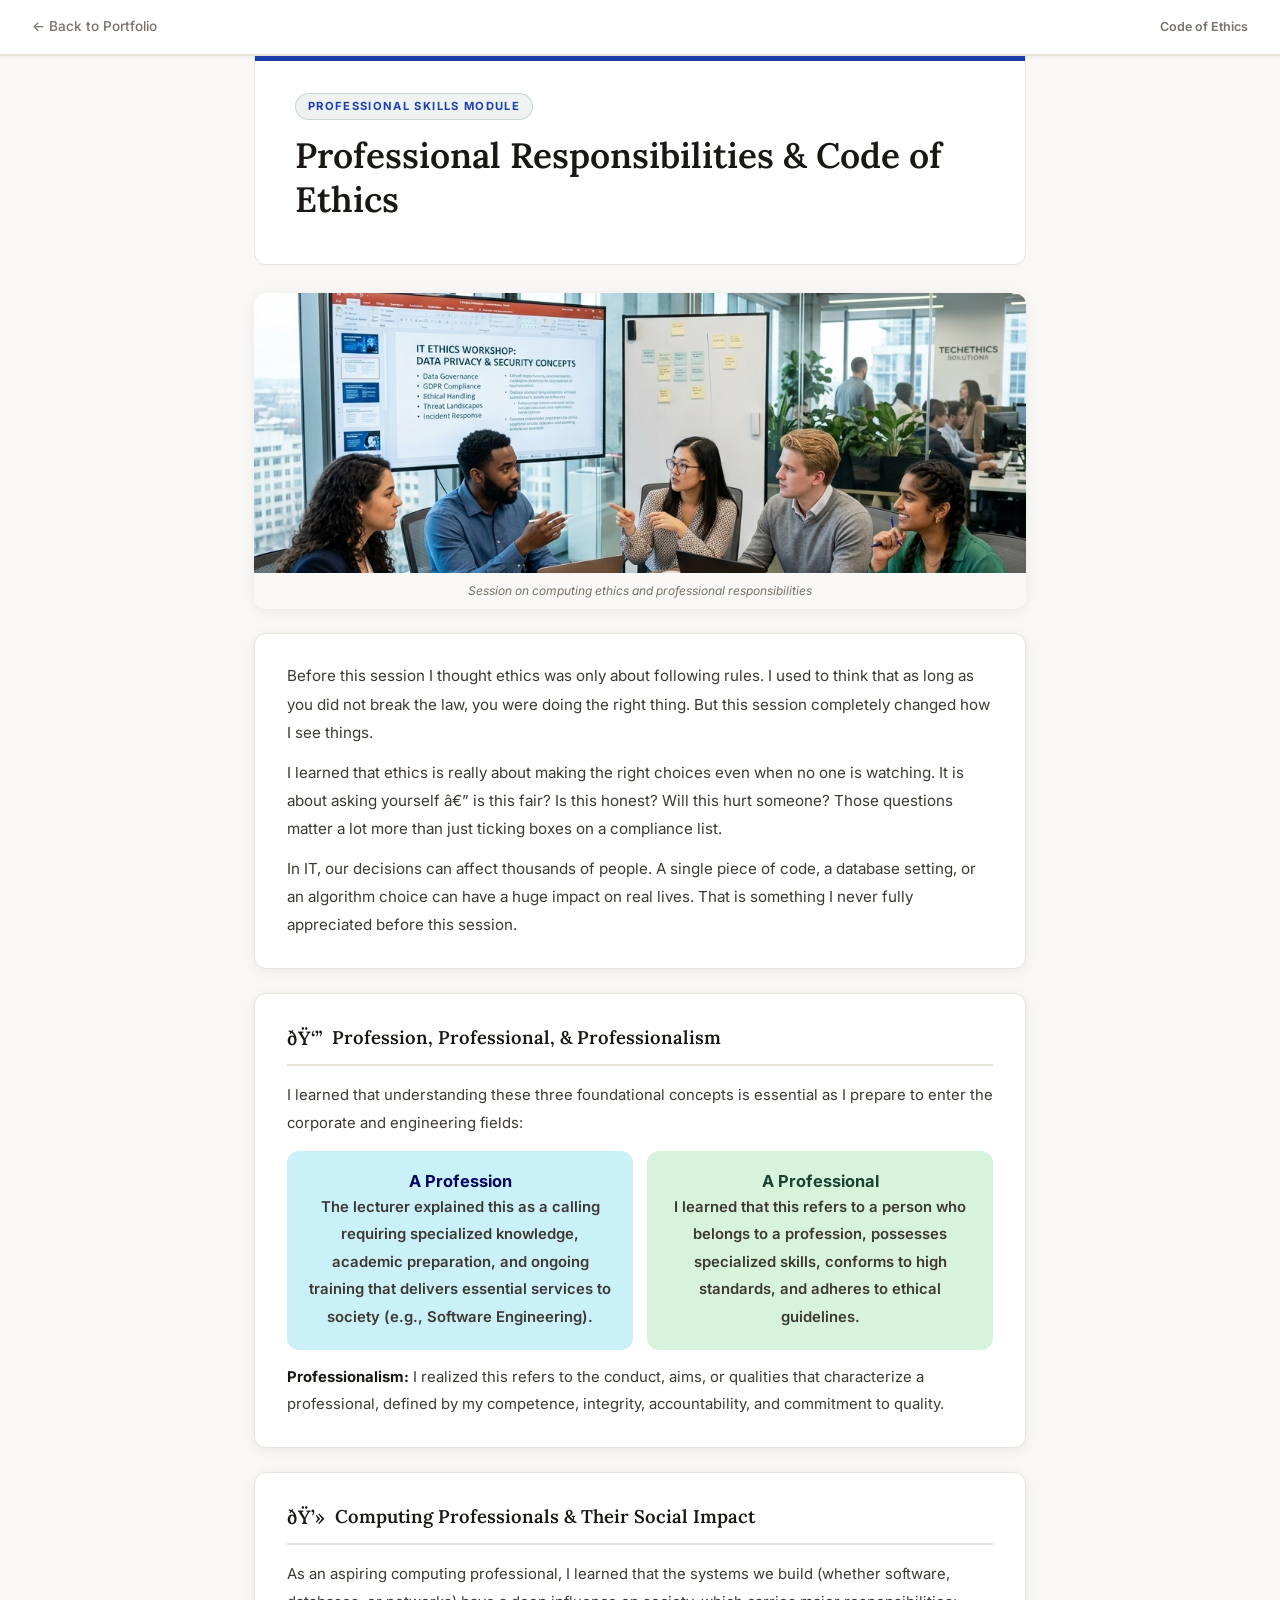
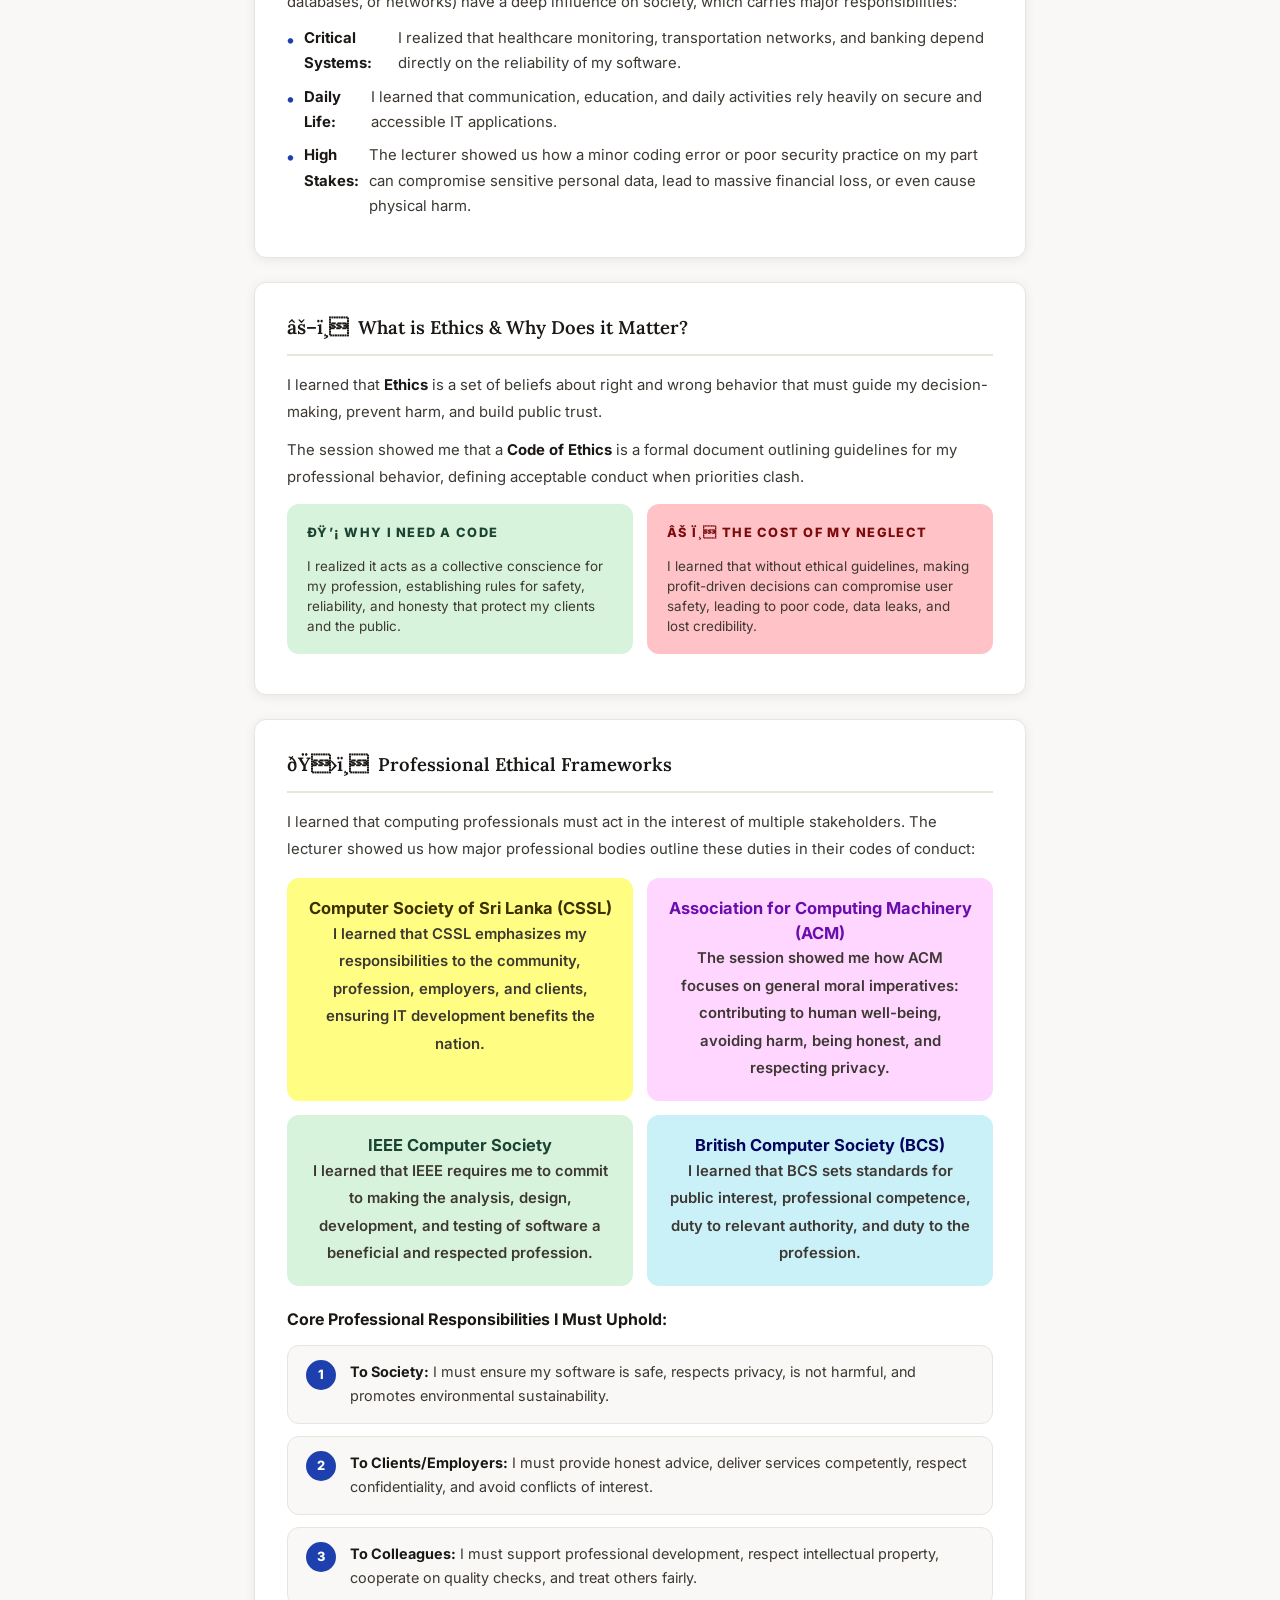
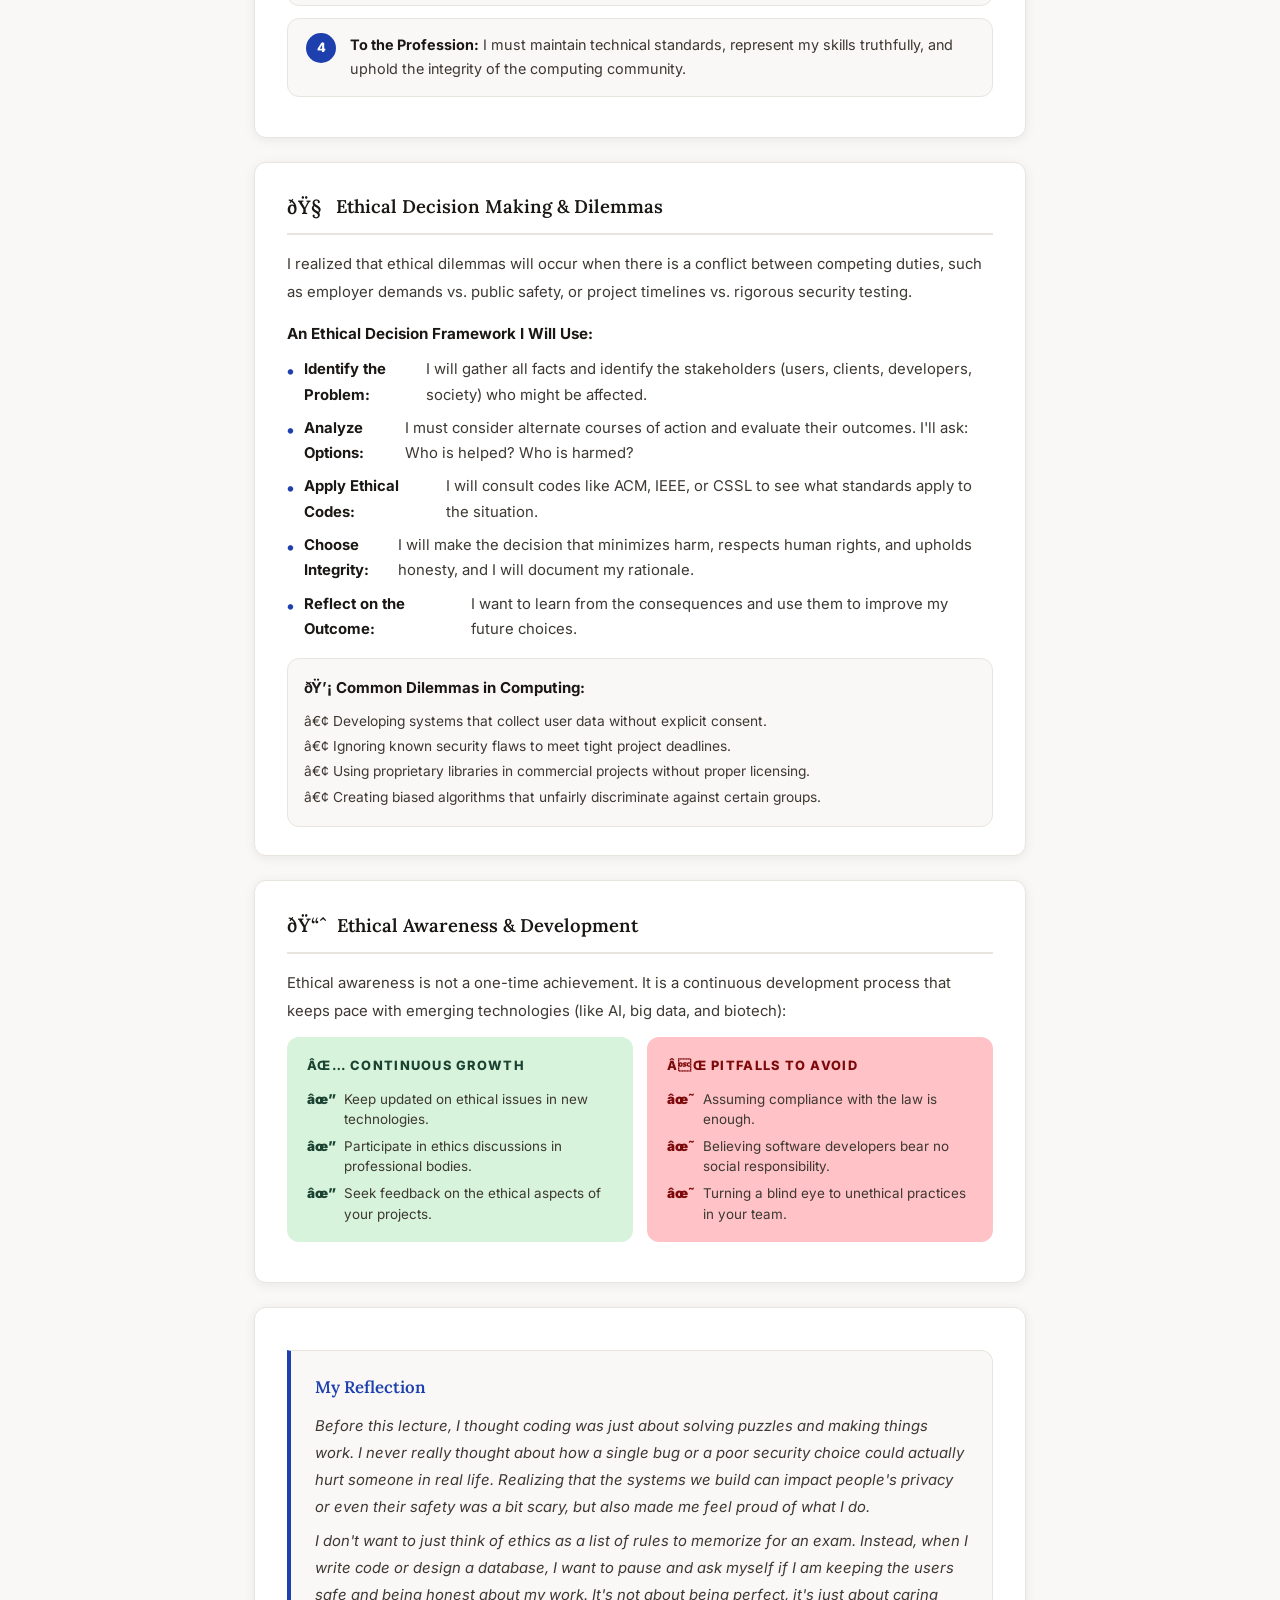
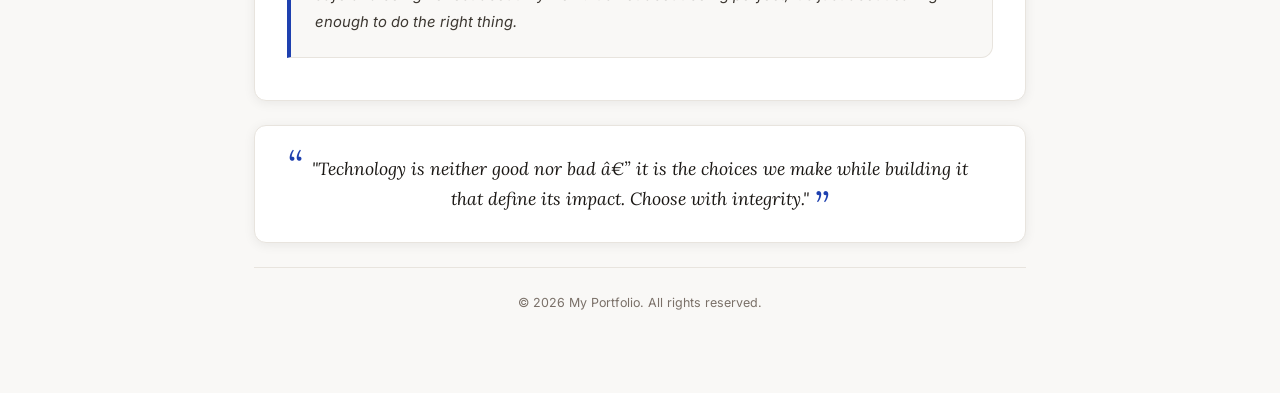
==== commit d1af7ea3: "Removed Conducted By metadata from all subpages" ====
--- a/code-of-ethics.html
+++ b/code-of-ethics.html
@@ -28,8 +28,6 @@
     <div class="p-header">
       <span class="p-subject-tag">Professional Skills Module</span>
       <h1 class="p-title">Professional Responsibilities & Code of Ethics</h1>
-      <p class="p-conducted-label">CONDUCTED BY</p>
-      <p style="font-weight: 600; color: var(--text-dark); font-size: 0.9rem; margin-top: -10px; margin-bottom: 10px;">Nushkan Nismi (Assistant Lecturer, Department of IT, SLIIT)</p>
     </div>
 
     <!-- SESSION PHOTO -->
@@ -217,3 +215,4 @@
 </html>
 
 
+
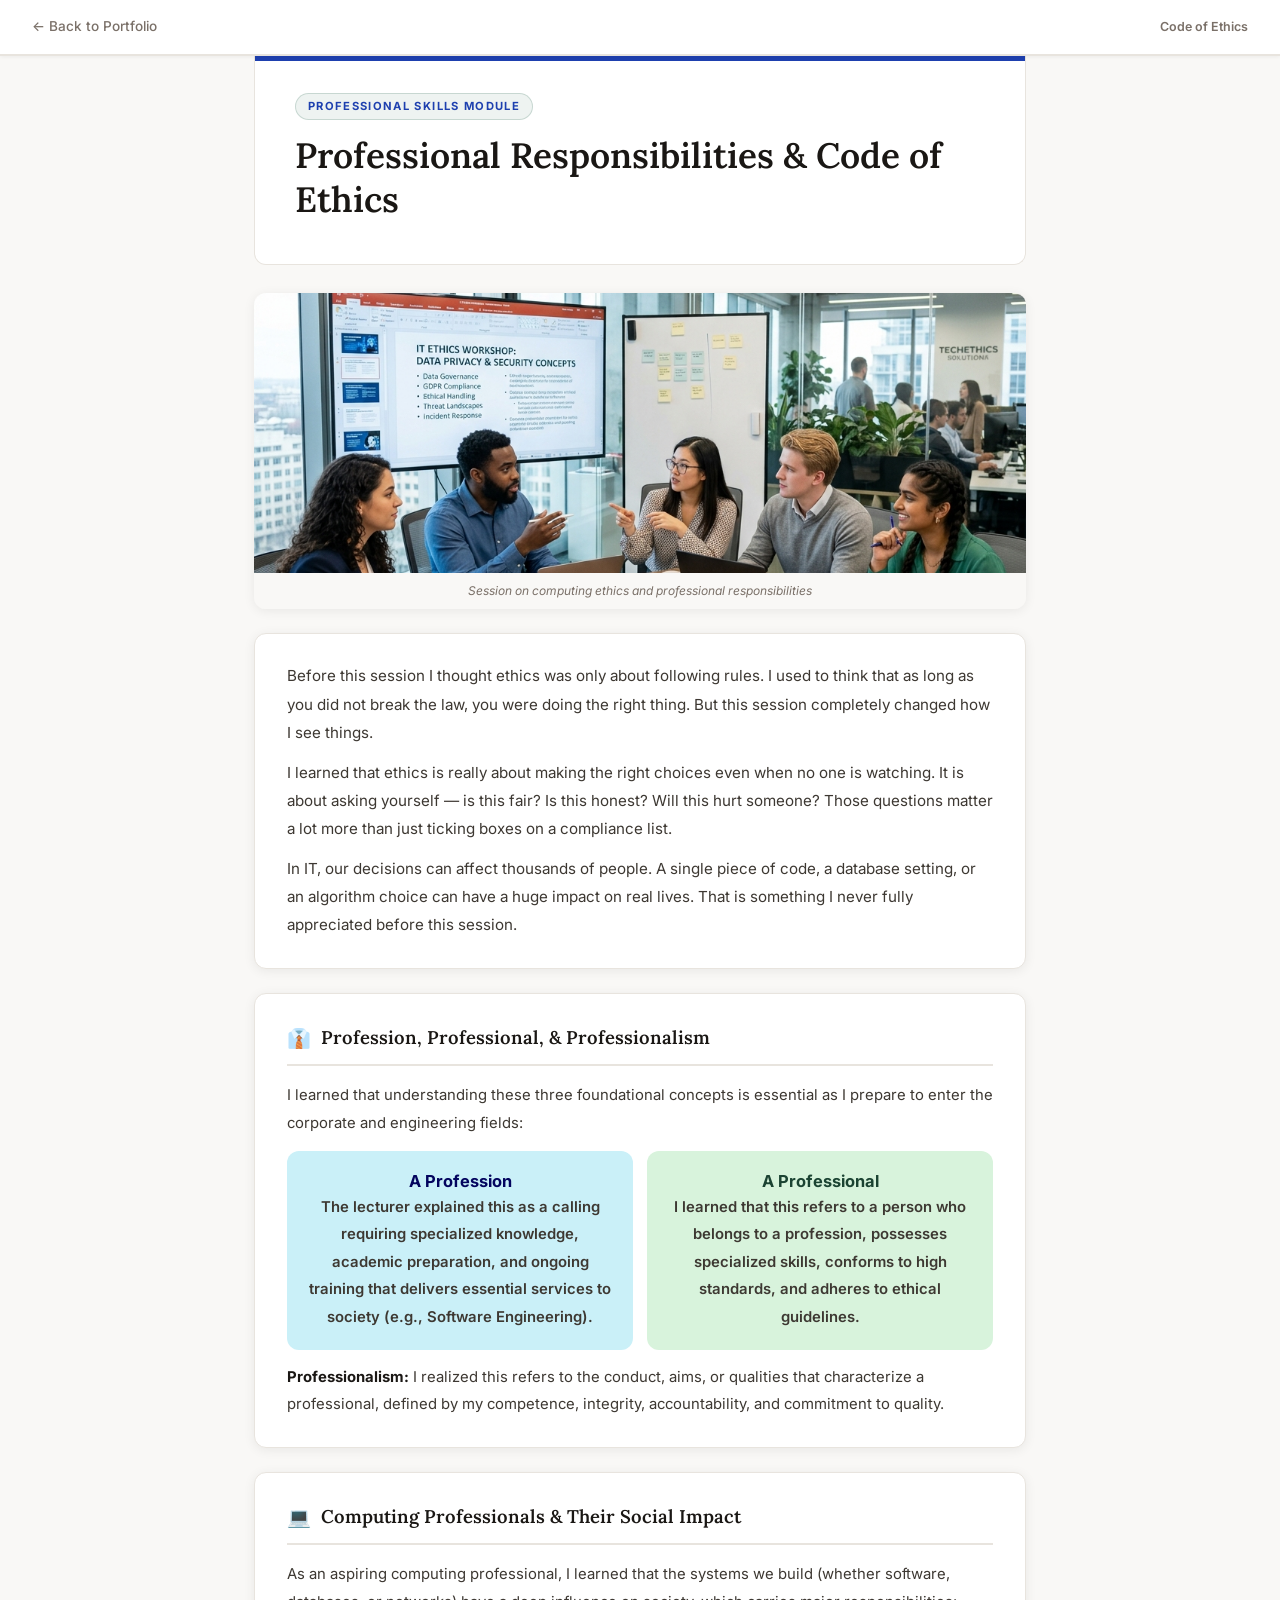
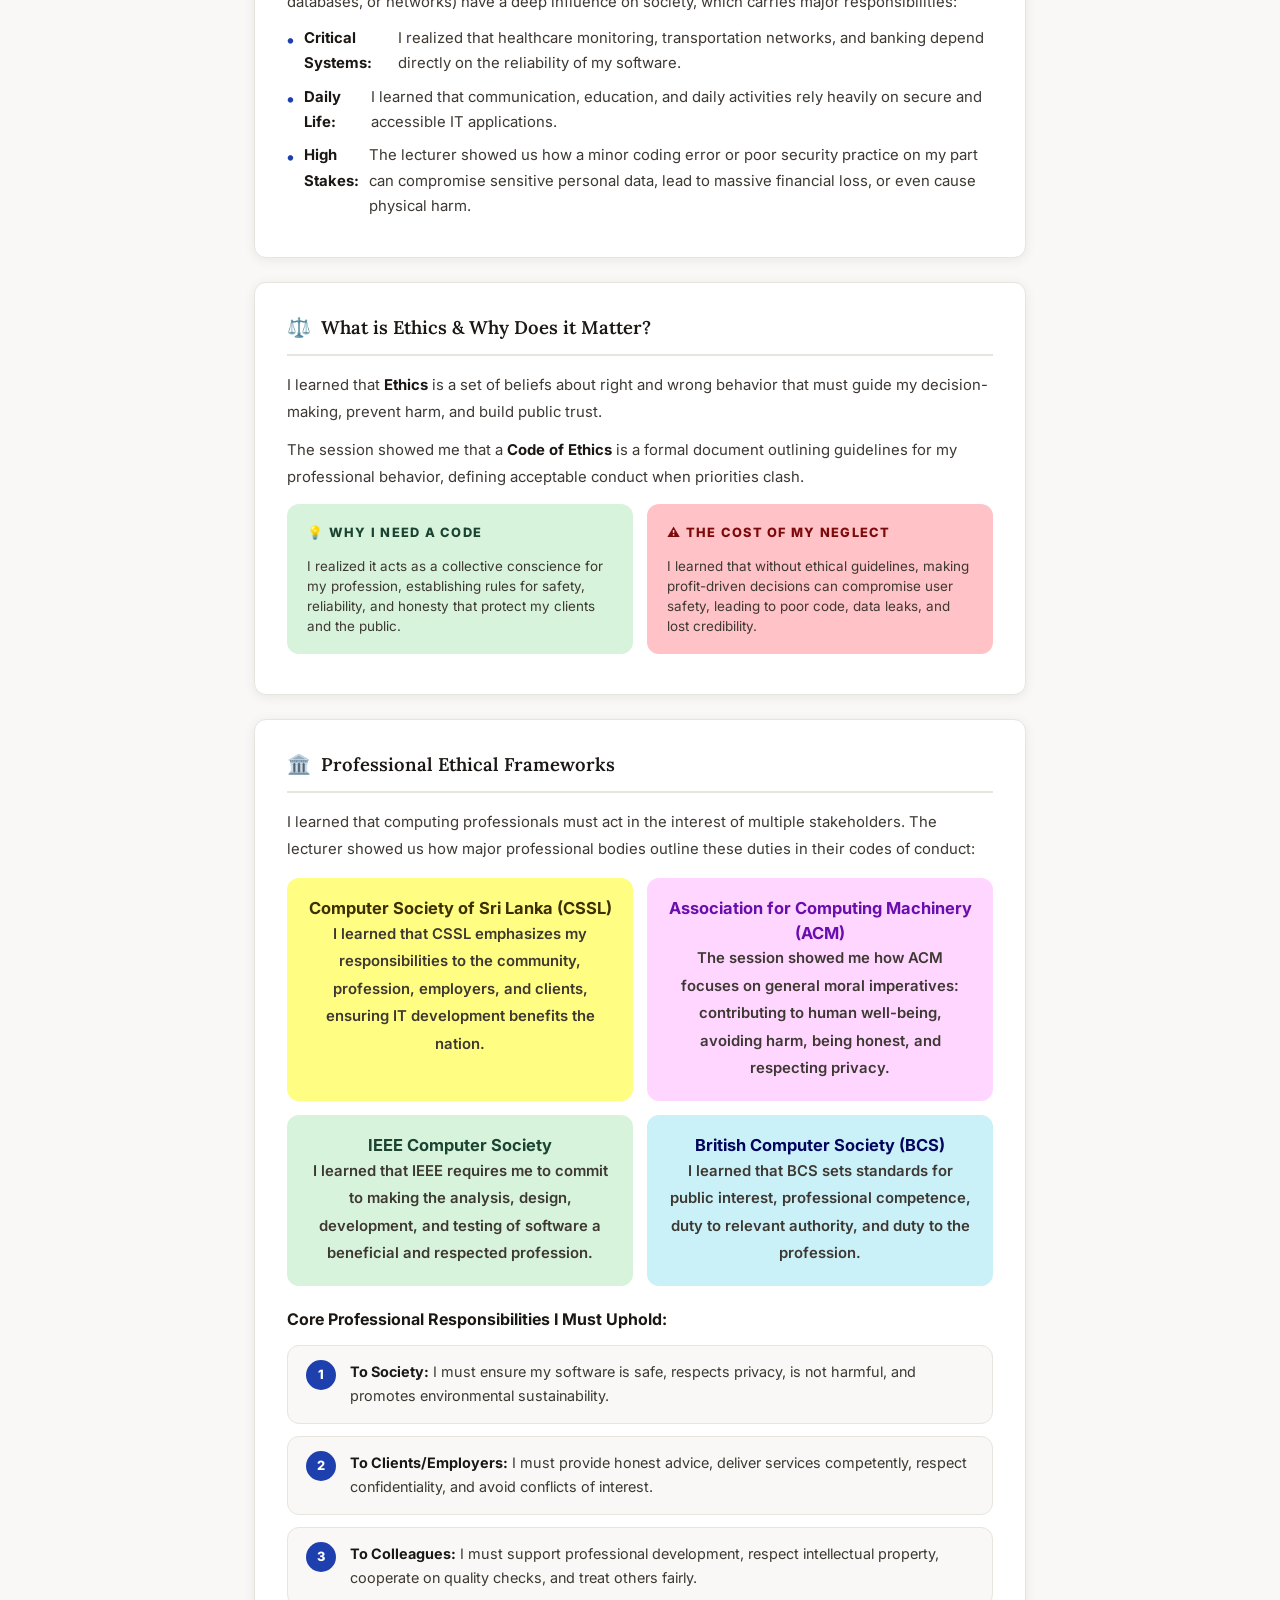
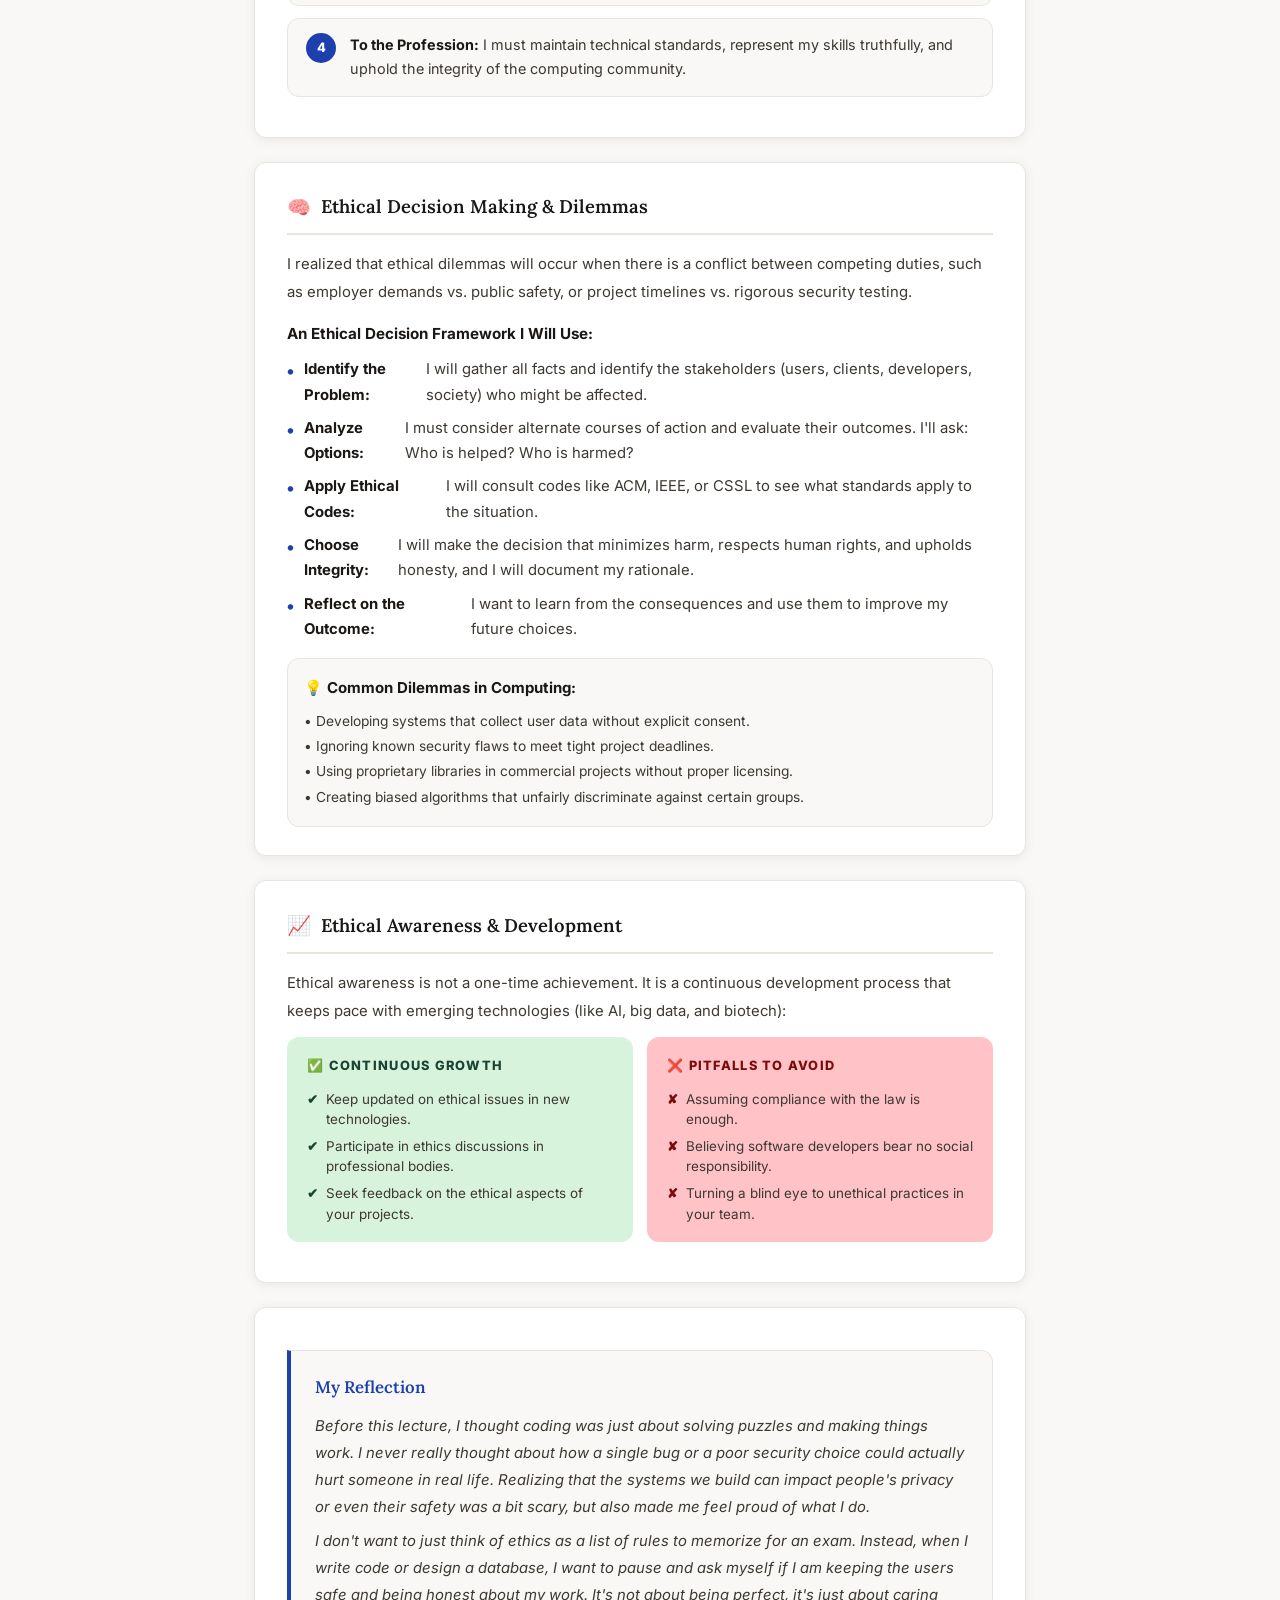
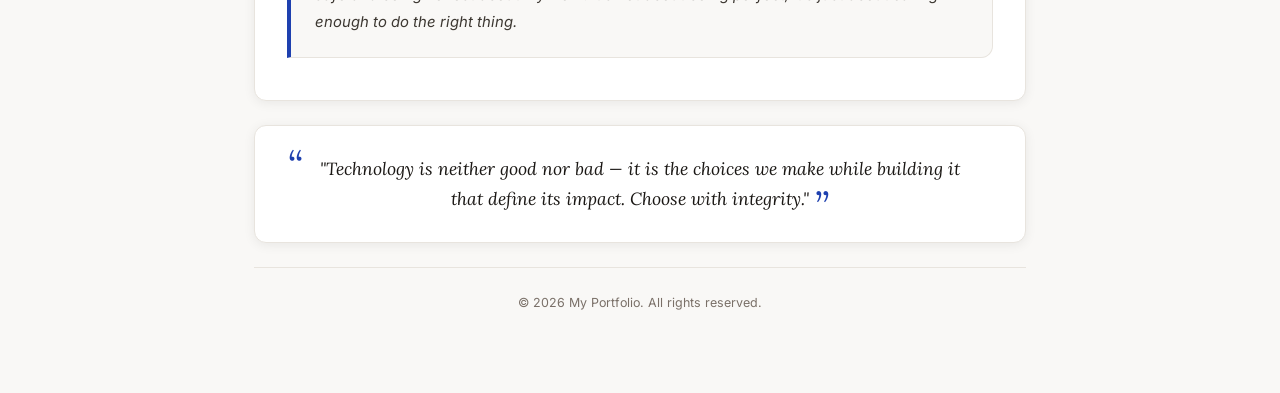
==== commit efca1762: "Fixed character encoding issues (restored emojis and checkmarks) across all subpages" ====
--- a/code-of-ethics.html
+++ b/code-of-ethics.html
@@ -1,4 +1,4 @@
-﻿<!DOCTYPE html>
+<!DOCTYPE html>
 <html lang="en">
 <head>
   <meta charset="UTF-8" />
@@ -45,7 +45,7 @@
       </p>
       <p>
         I learned that ethics is really about making the right choices even when no one is
-        watching. It is about asking yourself â€” is this fair? Is this honest? Will this hurt
+        watching. It is about asking yourself — is this fair? Is this honest? Will this hurt
         someone? Those questions matter a lot more than just ticking boxes on a compliance list.
       </p>
       <p>
@@ -58,7 +58,7 @@
     
     <!-- SECTION: Profession & Professionalism -->
     <div class="p-section">
-      <h2 class="p-section-title"><span class="s-icon">ðŸ‘”</span>Profession, Professional, & Professionalism</h2>
+      <h2 class="p-section-title"><span class="s-icon">👔</span>Profession, Professional, & Professionalism</h2>
       <p>I learned that understanding these three foundational concepts is essential as I prepare to enter the corporate and engineering fields:</p>
       <div class="p-boxes-grid">
         <div class="p-box blue">
@@ -75,7 +75,7 @@
 
     <!-- SECTION: Computing Professionals & Impact -->
     <div class="p-section">
-      <h2 class="p-section-title"><span class="s-icon">ðŸ’»</span>Computing Professionals & Their Social Impact</h2>
+      <h2 class="p-section-title"><span class="s-icon">💻</span>Computing Professionals & Their Social Impact</h2>
       <p>As an aspiring computing professional, I learned that the systems we build (whether software, databases, or networks) have a deep influence on society, which carries major responsibilities:</p>
       <ul class="p-list">
         <li><strong>Critical Systems:</strong> I realized that healthcare monitoring, transportation networks, and banking depend directly on the reliability of my software.</li>
@@ -86,16 +86,16 @@
 
     <!-- SECTION: Ethics & Code of Ethics -->
     <div class="p-section">
-      <h2 class="p-section-title"><span class="s-icon">âš–ï¸</span>What is Ethics & Why Does it Matter?</h2>
+      <h2 class="p-section-title"><span class="s-icon">⚖️</span>What is Ethics & Why Does it Matter?</h2>
       <p>I learned that <strong>Ethics</strong> is a set of beliefs about right and wrong behavior that must guide my decision-making, prevent harm, and build public trust.</p>
       <p>The session showed me that a <strong>Code of Ethics</strong> is a formal document outlining guidelines for my professional behavior, defining acceptable conduct when priorities clash.</p>
       <div class="p-do-dont">
         <div class="p-do">
-          <h3 class="p-do-title">ðŸ’¡ Why I Need a Code</h3>
+          <h3 class="p-do-title">💡 Why I Need a Code</h3>
           <p style="font-size: 0.84rem; color: var(--text-body); line-height: 1.5;">I realized it acts as a collective conscience for my profession, establishing rules for safety, reliability, and honesty that protect my clients and the public.</p>
         </div>
         <div class="p-dont">
-          <h3 class="p-dont-title">âš ï¸ The Cost of My Neglect</h3>
+          <h3 class="p-dont-title">⚠️ The Cost of My Neglect</h3>
           <p style="font-size: 0.84rem; color: var(--text-body); line-height: 1.5;">I learned that without ethical guidelines, making profit-driven decisions can compromise user safety, leading to poor code, data leaks, and lost credibility.</p>
         </div>
       </div>
@@ -103,7 +103,7 @@
 
     <!-- SECTION: Professional Responsibilities & Bodies -->
     <div class="p-section">
-      <h2 class="p-section-title"><span class="s-icon">ðŸ›ï¸</span>Professional Ethical Frameworks</h2>
+      <h2 class="p-section-title"><span class="s-icon">🏛️</span>Professional Ethical Frameworks</h2>
       <p>I learned that computing professionals must act in the interest of multiple stakeholders. The lecturer showed us how major professional bodies outline these duties in their codes of conduct:</p>
       
       <div class="p-boxes-grid">
@@ -148,7 +148,7 @@
 
     <!-- SECTION: Ethical Decision Making & Dilemmas -->
     <div class="p-section">
-      <h2 class="p-section-title"><span class="s-icon">ðŸ§ </span>Ethical Decision Making & Dilemmas</h2>
+      <h2 class="p-section-title"><span class="s-icon">🧠</span>Ethical Decision Making & Dilemmas</h2>
       <p>I realized that ethical dilemmas will occur when there is a conflict between competing duties, such as employer demands vs. public safety, or project timelines vs. rigorous security testing.</p>
       
       <h3 style="margin-top:15px; margin-bottom:8px; font-size:0.95rem; color:var(--text-dark);">An Ethical Decision Framework I Will Use:</h3>
@@ -161,27 +161,27 @@
       </ul>
       
       <div style="background:var(--off-white); border-radius:var(--radius); padding:16px; margin-top:16px; border:1px solid var(--border);">
-        <strong style="color:var(--text-dark); display:block; margin-bottom:8px;">ðŸ’¡ Common Dilemmas in Computing:</strong>
-        <p style="font-size:0.86rem; margin-bottom:0;">â€¢ Developing systems that collect user data without explicit consent.<br>â€¢ Ignoring known security flaws to meet tight project deadlines.<br>â€¢ Using proprietary libraries in commercial projects without proper licensing.<br>â€¢ Creating biased algorithms that unfairly discriminate against certain groups.</p>
+        <strong style="color:var(--text-dark); display:block; margin-bottom:8px;">💡 Common Dilemmas in Computing:</strong>
+        <p style="font-size:0.86rem; margin-bottom:0;">• Developing systems that collect user data without explicit consent.<br>• Ignoring known security flaws to meet tight project deadlines.<br>• Using proprietary libraries in commercial projects without proper licensing.<br>• Creating biased algorithms that unfairly discriminate against certain groups.</p>
       </div>
     </div>
 
     <!-- SECTION: Awareness & Development -->
     <div class="p-section">
-      <h2 class="p-section-title"><span class="s-icon">ðŸ“ˆ</span>Ethical Awareness & Development</h2>
+      <h2 class="p-section-title"><span class="s-icon">📈</span>Ethical Awareness & Development</h2>
       <p>Ethical awareness is not a one-time achievement. It is a continuous development process that keeps pace with emerging technologies (like AI, big data, and biotech):</p>
       <div class="p-do-dont">
         <div class="p-do">
-          <h3 class="p-do-title">âœ… Continuous Growth</h3>
-          <div class="p-do-item"><span class="p-do-check">âœ”</span> Keep updated on ethical issues in new technologies.</div>
-          <div class="p-do-item"><span class="p-do-check">âœ”</span> Participate in ethics discussions in professional bodies.</div>
-          <div class="p-do-item"><span class="p-do-check">âœ”</span> Seek feedback on the ethical aspects of your projects.</div>
+          <h3 class="p-do-title">✅ Continuous Growth</h3>
+          <div class="p-do-item"><span class="p-do-check">✔</span> Keep updated on ethical issues in new technologies.</div>
+          <div class="p-do-item"><span class="p-do-check">✔</span> Participate in ethics discussions in professional bodies.</div>
+          <div class="p-do-item"><span class="p-do-check">✔</span> Seek feedback on the ethical aspects of your projects.</div>
         </div>
         <div class="p-dont">
-          <h3 class="p-dont-title">âŒ Pitfalls to Avoid</h3>
-          <div class="p-dont-item"><span class="p-dont-x">âœ˜</span> Assuming compliance with the law is enough.</div>
-          <div class="p-dont-item"><span class="p-dont-x">âœ˜</span> Believing software developers bear no social responsibility.</div>
-          <div class="p-dont-item"><span class="p-dont-x">âœ˜</span> Turning a blind eye to unethical practices in your team.</div>
+          <h3 class="p-dont-title">❌ Pitfalls to Avoid</h3>
+          <div class="p-dont-item"><span class="p-dont-x">✘</span> Assuming compliance with the law is enough.</div>
+          <div class="p-dont-item"><span class="p-dont-x">✘</span> Believing software developers bear no social responsibility.</div>
+          <div class="p-dont-item"><span class="p-dont-x">✘</span> Turning a blind eye to unethical practices in your team.</div>
         </div>
       </div>
     </div>
@@ -199,7 +199,7 @@
     <!-- TAKEAWAY / QUOTE -->
     <div class="p-takeaway">
       <blockquote class="p-quote">
-        "Technology is neither good nor bad â€” it is the choices we make while building it
+        "Technology is neither good nor bad — it is the choices we make while building it
         that define its impact. Choose with integrity."
       </blockquote>
     </div>
